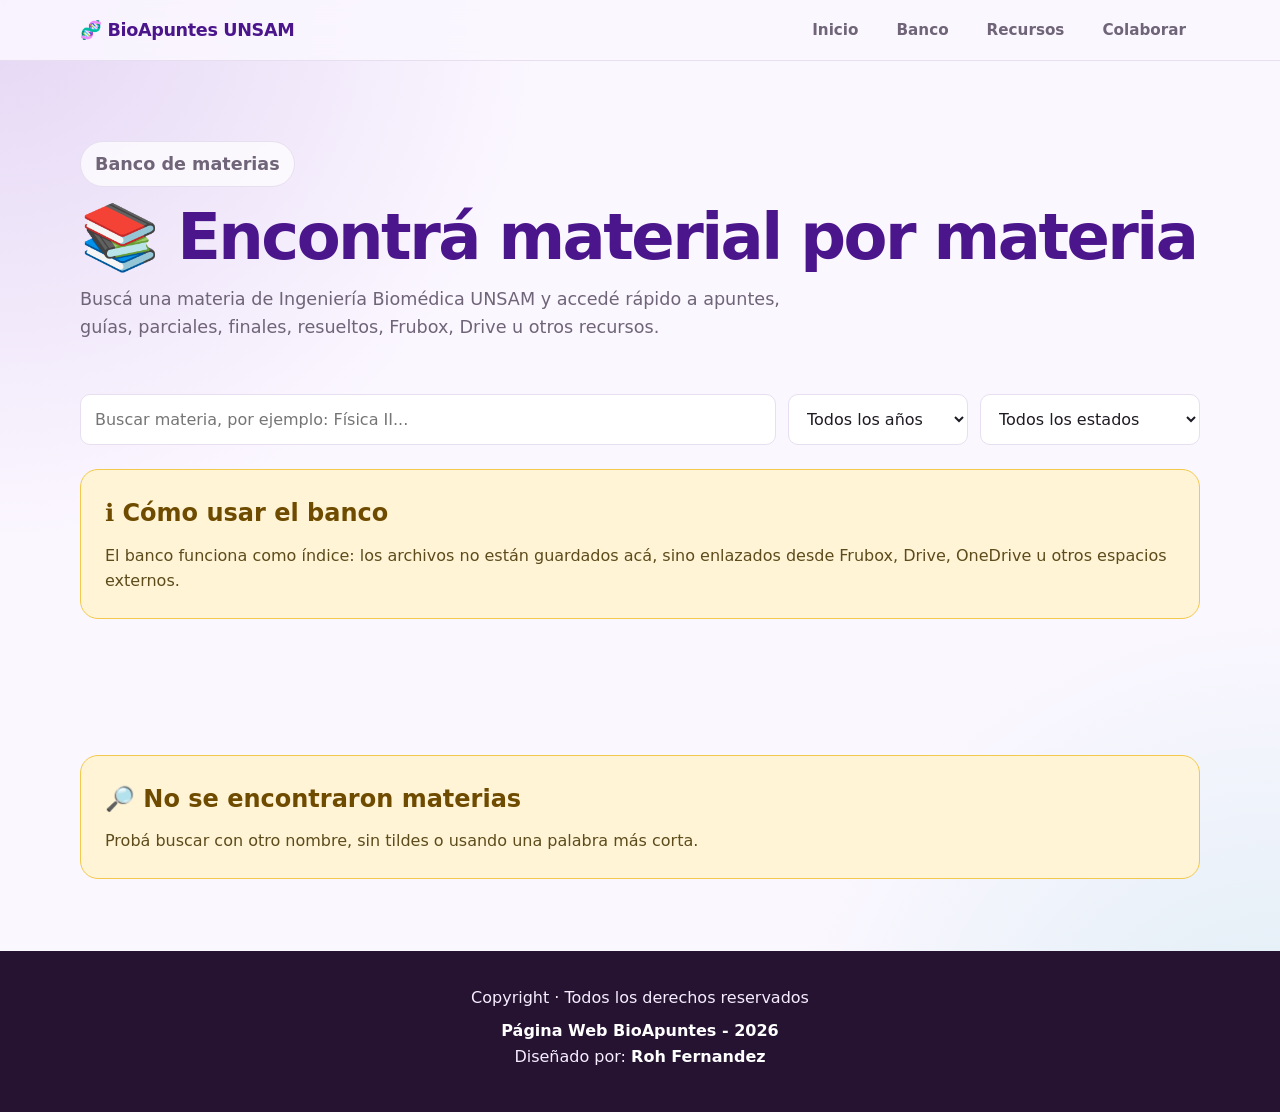
==== pages/banco.html @ 826456b7 "Update banco.html" ====
<!DOCTYPE html>
<html lang="es">
<head>
    <meta charset="UTF-8">
    <meta name="viewport" content="width=device-width, initial-scale=1.0">
    <title>Banco de materias | BioApuntes UNSAM</title>

    <link rel="icon" href="../BioGeeks-Logo.svg">
    <link rel="stylesheet" href="../styles/styles.css">
</head>

<body>

    <nav class="navbar">
        <div class="navbar-container">
            <a href="../index.html" class="logo">🧬 BioApuntes UNSAM</a>

            <ul class="nav-links">
                <li><a href="../index.html">Inicio</a></li>
                <li><a href="./banco.html">Banco</a></li>
                <li><a href="./recursos.html">Recursos</a></li>
                <li><a href="./colaborar.html">Colaborar</a></li>
            </ul>
        </div>
    </nav>

    <main>
        <section class="page-header">
            <p class="eyebrow">Banco de materias</p>

            <h1>📚 Encontrá material por materia</h1>

            <p>
                Buscá una materia de Ingeniería Biomédica UNSAM y accedé rápido
                a apuntes, guías, parciales, finales, resueltos, Frubox, Drive u otros recursos.
            </p>
        </section>

        <section class="filters">
            <input 
                type="text" 
                id="searchInput" 
                placeholder="Buscar materia, por ejemplo: Física II..."
            >

            <select id="yearFilter">
                <option value="">Todos los años</option>
                <option value="1">1° año</option>
                <option value="2">2° año</option>
                <option value="3">3° año</option>
                <option value="4">4° año</option>
                <option value="5">5° año</option>
                <option value="6">6° año</option>
            </select>

            <select id="statusFilter">
                <option value="">Todos los estados</option>
                <option value="✅">✅ Hay material</option>
                <option value="🟡">🟡 Revisar</option>
                <option value="🔴">🔴 Sin material</option>
                <option value="⚠️">⚠️ Dudoso</option>
            </select>
        </section>

        <section class="notice">
            <h2>ℹ️ Cómo usar el banco</h2>
            <p>
                El banco funciona como índice: los archivos no están guardados acá,
                sino enlazados desde Frubox, Drive, OneDrive u otros espacios externos.
            </p>
        </section>

        <section id="materiasContainer" class="materias-grid">
            <!-- Las materias se cargan desde data/materias.csv con JavaScript -->
        </section>

        <section id="emptyState" class="notice hidden">
            <h2>🔎 No se encontraron materias</h2>
            <p>
                Probá buscar con otro nombre, sin tildes o usando una palabra más corta.
            </p>
        </section>
    </main>

    <footer id="contacto">
        <div>
            <p>Copyright · Todos los derechos reservados</p>

            <div>
                <a href="../index.html">
                    <strong class="text-footer">Página Web BioApuntes - 2026</strong>
                </a>
            </div>

            <div class="git-hub">
                <p>
                    Diseñado por:
                    <a class="text-footer" href="https://github.com/ro-fer" target="_blank">
                        Roh Fernandez
                    </a>
                </p>
            </div>
        </div>
    </footer>

    <script src="../scripts/banco.js"></script>
</body>
</html>
---- styles/styles.css ----
/* ---------- Variables ---------- */
:root {
  --color-bg: #fbf7ff;
  --color-surface: #ffffff;
  --color-primary: #6f2dbd;
  --color-primary-dark: #4b168c;
  --color-primary-soft: #eadcff;
  --color-secondary: #00a6a6;
  --color-text: #1f1b24;
  --color-muted: #6f6478;
  --color-border: #e7dff0;
  --color-warning-bg: #fff4d6;
  --color-warning-border: #f2c94c;

  --radius-sm: 10px;
  --radius-md: 18px;
  --radius-lg: 28px;

  --shadow-soft: 0 10px 30px rgba(65, 29, 95, 0.10);
  --shadow-hover: 0 14px 38px rgba(65, 29, 95, 0.16);

  --max-width: 1120px;
}

/* ---------- Reset simple ---------- */
* {
  box-sizing: border-box;
  margin: 0;
  padding: 0;
}

html {
  scroll-behavior: smooth;
}

body {
  min-height: 100vh;
  font-family: system-ui, -apple-system, BlinkMacSystemFont, "Segoe UI", sans-serif;
  background:
    radial-gradient(circle at top left, rgba(111, 45, 189, 0.16), transparent 32%),
    radial-gradient(circle at bottom right, rgba(0, 166, 166, 0.12), transparent 30%),
    var(--color-bg);
  color: var(--color-text);
  line-height: 1.6;
}

a {
  color: inherit;
  text-decoration: none;
}

ul {
  list-style: none;
}

main {
  width: min(100% - 32px, var(--max-width));
  margin: 0 auto;
}

/* ---------- Navbar ---------- */
.navbar {
  position: sticky;
  top: 0;
  z-index: 100;
  background: rgba(251, 247, 255, 0.86);
  backdrop-filter: blur(14px);
  border-bottom: 1px solid var(--color-border);
}

.navbar-container {
  width: min(100% - 32px, var(--max-width));
  margin: 0 auto;
  padding: 16px 0;

  display: flex;
  justify-content: space-between;
  align-items: center;
  gap: 24px;
}

.logo {
  font-weight: 800;
  font-size: 1.1rem;
  letter-spacing: -0.02em;
  color: var(--color-primary-dark);
}

.nav-links {
  display: flex;
  align-items: center;
  gap: 10px;
}

.nav-links a {
  padding: 8px 14px;
  border-radius: 999px;
  color: var(--color-muted);
  font-weight: 650;
  font-size: 0.95rem;
  transition: 0.2s ease;
}

.nav-links a:hover {
  background: var(--color-primary-soft);
  color: var(--color-primary-dark);
}

/* ---------- Hero ---------- */
.hero {
  min-height: 70vh;
  padding: 88px 0 56px;

  display: flex;
  flex-direction: column;
  justify-content: center;
  align-items: flex-start;
}

.eyebrow {
  display: inline-flex;
  align-items: center;
  gap: 8px;

  margin-bottom: 18px;
  padding: 8px 14px;
  border: 1px solid var(--color-border);
  border-radius: 999px;

  background: rgba(255, 255, 255, 0.72);
  color: var(--color-primary-dark);
  font-weight: 750;
  font-size: 0.95rem;
}

.hero h1 {
  max-width: 850px;
  font-size: clamp(2.5rem, 7vw, 5.4rem);
  line-height: 0.98;
  letter-spacing: -0.065em;
  color: var(--color-text);
}

.hero-text {
  max-width: 720px;
  margin-top: 24px;
  font-size: clamp(1.05rem, 2vw, 1.3rem);
  color: var(--color-muted);
}

.hero-buttons {
  display: flex;
  flex-wrap: wrap;
  gap: 14px;
  margin-top: 34px;
}

/* ---------- Botones ---------- */
.btn {
  display: inline-flex;
  justify-content: center;
  align-items: center;

  min-height: 46px;
  padding: 12px 20px;
  border-radius: 999px;

  font-weight: 800;
  transition: 0.2s ease;
}

.btn-primary {
  background: var(--color-primary);
  color: #ffffff;
  box-shadow: var(--shadow-soft);
}

.btn-primary:hover {
  background: var(--color-primary-dark);
  transform: translateY(-2px);
  box-shadow: var(--shadow-hover);
}

.btn-secondary {
  background: var(--color-surface);
  color: var(--color-primary-dark);
  border: 1px solid var(--color-border);
}

.btn-secondary:hover {
  background: var(--color-primary-soft);
  transform: translateY(-2px);
}

/* ---------- Cards ---------- */
.cards-section {
  display: grid;
  grid-template-columns: repeat(3, 1fr);
  gap: 18px;
  padding: 24px 0 56px;
}

.card {
  background: rgba(255, 255, 255, 0.76);
  border: 1px solid var(--color-border);
  border-radius: var(--radius-md);
  padding: 24px;
  box-shadow: var(--shadow-soft);
  transition: 0.2s ease;
}

.card:hover {
  transform: translateY(-4px);
  box-shadow: var(--shadow-hover);
}

.card h2 {
  margin-bottom: 12px;
  font-size: 1.35rem;
  color: var(--color-primary-dark);
}

.card p {
  color: var(--color-muted);
}

/* ---------- Aviso ---------- */
.notice {
  margin: 0 0 72px;
  padding: 24px;
  border-radius: var(--radius-md);
  border: 1px solid var(--color-warning-border);
  background: var(--color-warning-bg);
}

.notice h2 {
  margin-bottom: 10px;
  color: #6f4b00;
}

.notice p {
  color: #5d4b1b;
}

/* ---------- Footer ---------- */
footer {
  margin-top: 60px;
  padding: 34px 16px;
  text-align: center;
  background: #251331;
  color: #f7edff;
}

footer a {
  color: #ffffff;
  font-weight: 800;
}

footer p {
  margin-bottom: 8px;
}

.text-footer {
  color: #ffffff;
}

/* ---------- Páginas internas ---------- */
.page-header {
  padding: 64px 0 28px;
}

.page-header h1 {
  font-size: clamp(2.2rem, 5vw, 4rem);
  line-height: 1;
  letter-spacing: -0.04em;
  color: var(--color-primary-dark);
}

.page-header p {
  max-width: 720px;
  margin-top: 16px;
  color: var(--color-muted);
  font-size: 1.1rem;
}

.cards-grid {
  display: grid;
  grid-template-columns: repeat(2, 1fr);
  gap: 18px;
  padding: 24px 0 60px;
}

.card ul {
  display: grid;
  gap: 10px;
  margin-top: 12px;
}

.card li {
  color: var(--color-muted);
}

.card li a {
  color: var(--color-primary-dark);
  font-weight: 750;
}

.card li a:hover {
  text-decoration: underline;
}

/* ---------- Banco de materias futuro ---------- */
.filters {
  display: grid;
  grid-template-columns: 1fr 180px 220px;
  gap: 12px;
  margin: 24px 0;
}

.filters input,
.filters select {
  width: 100%;
  padding: 12px 14px;
  border: 1px solid var(--color-border);
  border-radius: var(--radius-sm);
  background: var(--color-surface);
  color: var(--color-text);
  font: inherit;
}

.materias-grid {
  display: grid;
  grid-template-columns: repeat(3, 1fr);
  gap: 18px;
  padding-bottom: 64px;
}

.materia-card {
  background: var(--color-surface);
  border: 1px solid var(--color-border);
  border-radius: var(--radius-md);
  padding: 20px;
  box-shadow: var(--shadow-soft);
}

.materia-card h2 {
  margin-bottom: 12px;
  color: var(--color-primary-dark);
  font-size: 1.25rem;
}

.materia-card p {
  margin-bottom: 8px;
  color: var(--color-muted);
}

.materia-card .btn {
  margin-top: 12px;
}

/* ---------- Responsive ---------- */
@media (max-width: 850px) {
  .navbar-container {
    flex-direction: column;
    align-items: flex-start;
  }

  .nav-links {
    width: 100%;
    flex-wrap: wrap;
  }

  .hero {
    min-height: auto;
    padding: 64px 0 44px;
  }

  .cards-section,
  .cards-grid,
  .materias-grid {
    grid-template-columns: 1fr;
  }

  .filters {
    grid-template-columns: 1fr;
  }
}

@media (max-width: 520px) {
  main,
  .navbar-container {
    width: min(100% - 22px, var(--max-width));
  }

  .nav-links a {
    padding: 7px 10px;
    font-size: 0.9rem;
  }

  .hero h1 {
    font-size: 2.4rem;
  }

  .card,
  .notice {
    padding: 20px;
  }
}
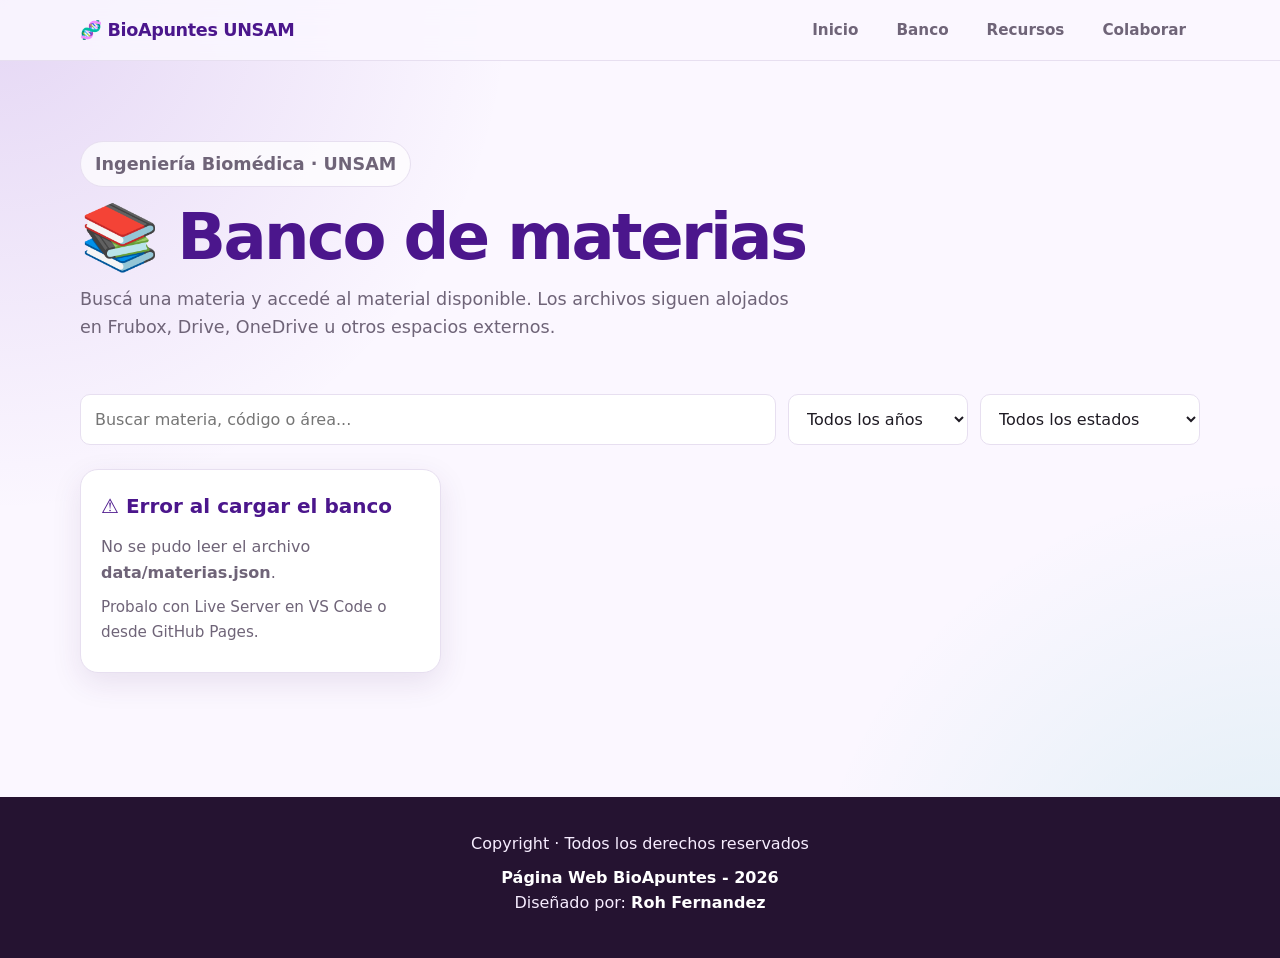
==== commit 91eb98dd: "Update banco.html" ====
--- a/pages/banco.html
+++ b/pages/banco.html
@@ -6,6 +6,8 @@
     <title>Banco de materias | BioApuntes UNSAM</title>
 
     <link rel="icon" href="../BioGeeks-Logo.svg">
+    <link rel="stylesheet" href="../styles/estilos.css?v=1.0">
+    <link rel="stylesheet" href="../styles/estilos-recursos.css">
     <link rel="stylesheet" href="../styles/styles.css">
 </head>
 
@@ -15,7 +17,7 @@
         <div class="navbar-container">
             <a href="../index.html" class="logo">🧬 BioApuntes UNSAM</a>
 
-            <ul class="nav-links">
+            <ul class="nav-links" id="nav-links">
                 <li><a href="../index.html">Inicio</a></li>
                 <li><a href="./banco.html">Banco</a></li>
                 <li><a href="./recursos.html">Recursos</a></li>
@@ -24,15 +26,14 @@
         </div>
     </nav>
 
-    <main>
+    <main class="page-main">
+
         <section class="page-header">
-            <p class="eyebrow">Banco de materias</p>
-
-            <h1>📚 Encontrá material por materia</h1>
-
+            <p class="eyebrow">Ingeniería Biomédica · UNSAM</p>
+            <h1>📚 Banco de materias</h1>
             <p>
-                Buscá una materia de Ingeniería Biomédica UNSAM y accedé rápido
-                a apuntes, guías, parciales, finales, resueltos, Frubox, Drive u otros recursos.
+                Buscá una materia y accedé al material disponible. Los archivos siguen alojados
+                en Frubox, Drive, OneDrive u otros espacios externos.
             </p>
         </section>
 
@@ -40,7 +41,7 @@
             <input 
                 type="text" 
                 id="searchInput" 
-                placeholder="Buscar materia, por ejemplo: Física II..."
+                placeholder="Buscar materia, código o área..."
             >
 
             <select id="yearFilter">
@@ -62,24 +63,13 @@
             </select>
         </section>
 
-        <section class="notice">
-            <h2>ℹ️ Cómo usar el banco</h2>
-            <p>
-                El banco funciona como índice: los archivos no están guardados acá,
-                sino enlazados desde Frubox, Drive, OneDrive u otros espacios externos.
-            </p>
+        <section id="materiasContainer" class="materias-grid">
+            <div class="empty-state">
+                <h2>Cargando materias...</h2>
+                <p>Un segundo, el banco está despertando 🧬</p>
+            </div>
         </section>
 
-        <section id="materiasContainer" class="materias-grid">
-            <!-- Las materias se cargan desde data/materias.csv con JavaScript -->
-        </section>
-
-        <section id="emptyState" class="notice hidden">
-            <h2>🔎 No se encontraron materias</h2>
-            <p>
-                Probá buscar con otro nombre, sin tildes o usando una palabra más corta.
-            </p>
-        </section>
     </main>
 
     <footer id="contacto">
--- a/styles/styles.css
+++ b/styles/styles.css
@@ -406,4 +406,171 @@
   .notice {
     padding: 20px;
   }
+}
+.hidden {
+  display: none;
+}
+
+.materia-meta {
+  display: flex;
+  flex-wrap: wrap;
+  gap: 8px;
+  margin: 12px 0;
+}
+
+.tag {
+  display: inline-flex;
+  align-items: center;
+  padding: 5px 10px;
+  border-radius: 999px;
+  background: var(--color-primary-soft);
+  color: var(--color-primary-dark);
+  font-size: 0.85rem;
+  font-weight: 750;
+}
+
+.estado {
+  margin: 12px 0;
+  font-weight: 800;
+}
+
+.que-hay {
+  margin-top: 10px;
+}
+
+.comentario {
+  margin-top: 10px;
+  font-size: 0.95rem;
+  color: var(--color-muted);
+}
+/* ---------- Página detalle de materia ---------- */
+
+.materia-detail-card {
+  margin: 12px 0 28px;
+  padding: 28px;
+  border-radius: var(--radius-lg);
+  background:
+    linear-gradient(135deg, rgba(111, 45, 189, 0.14), rgba(0, 166, 166, 0.10)),
+    var(--color-surface);
+  border: 1px solid var(--color-border);
+  box-shadow: var(--shadow-soft);
+}
+
+.materia-detail-card h2 {
+  margin-bottom: 8px;
+  color: var(--color-primary-dark);
+  font-size: clamp(1.6rem, 3vw, 2.4rem);
+}
+
+.detail-layout {
+  display: grid;
+  grid-template-columns: minmax(0, 1fr) 320px;
+  gap: 22px;
+  align-items: start;
+  margin-bottom: 60px;
+}
+
+.detail-main {
+  display: grid;
+  gap: 22px;
+}
+
+.detail-section,
+.detail-aside {
+  padding: 24px;
+  border-radius: var(--radius-md);
+  background: rgba(255, 255, 255, 0.78);
+  border: 1px solid var(--color-border);
+  box-shadow: var(--shadow-soft);
+}
+
+.detail-section h2,
+.detail-aside h2 {
+  margin-bottom: 16px;
+  color: var(--color-primary-dark);
+}
+
+.detail-aside {
+  position: sticky;
+  top: 92px;
+}
+
+.pretty-list {
+  display: grid;
+  gap: 10px;
+  list-style: none;
+}
+
+.pretty-list li {
+  padding: 12px 14px;
+  border-radius: var(--radius-sm);
+  background: var(--color-primary-soft);
+  color: var(--color-primary-dark);
+  font-weight: 700;
+}
+
+.links-grid {
+  display: grid;
+  grid-template-columns: repeat(2, 1fr);
+  gap: 14px;
+}
+
+.link-card {
+  padding: 18px;
+  border-radius: var(--radius-md);
+  border: 1px solid var(--color-border);
+  background: var(--color-surface);
+}
+
+.link-card h3 {
+  margin-bottom: 8px;
+  color: var(--color-primary-dark);
+}
+
+.link-card p {
+  margin-bottom: 14px;
+  color: var(--color-muted);
+}
+
+.datos-lista {
+  display: grid;
+  gap: 10px;
+  margin-bottom: 18px;
+}
+
+.datos-lista p {
+  padding-bottom: 10px;
+  border-bottom: 1px solid var(--color-border);
+  color: var(--color-muted);
+}
+
+.datos-lista strong {
+  color: var(--color-text);
+}
+
+.embed-container {
+  margin-top: 16px;
+  overflow: hidden;
+  border-radius: var(--radius-md);
+  border: 1px solid var(--color-border);
+  background: var(--color-surface);
+}
+
+.embed-container iframe {
+  display: block;
+  width: 100%;
+}
+
+@media (max-width: 900px) {
+  .detail-layout {
+    grid-template-columns: 1fr;
+  }
+
+  .detail-aside {
+    position: static;
+  }
+
+  .links-grid {
+    grid-template-columns: 1fr;
+  }
 }
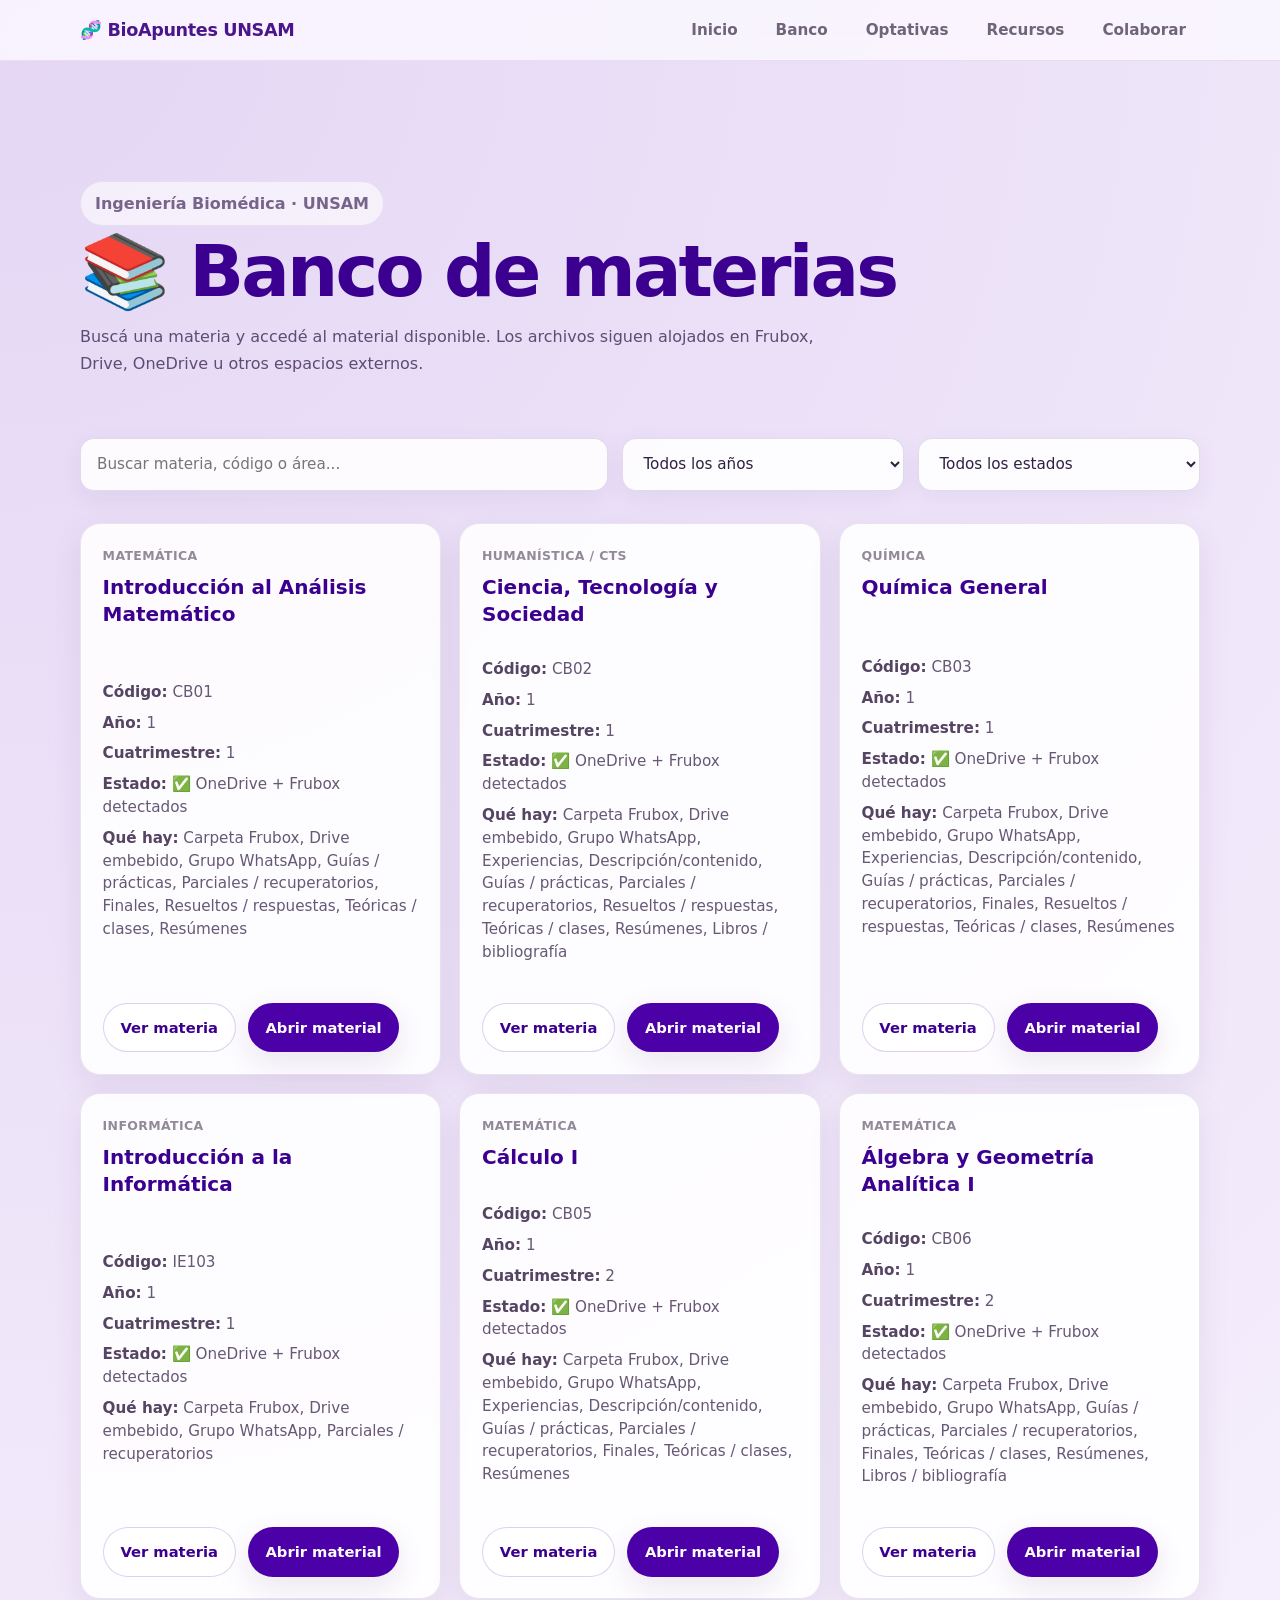
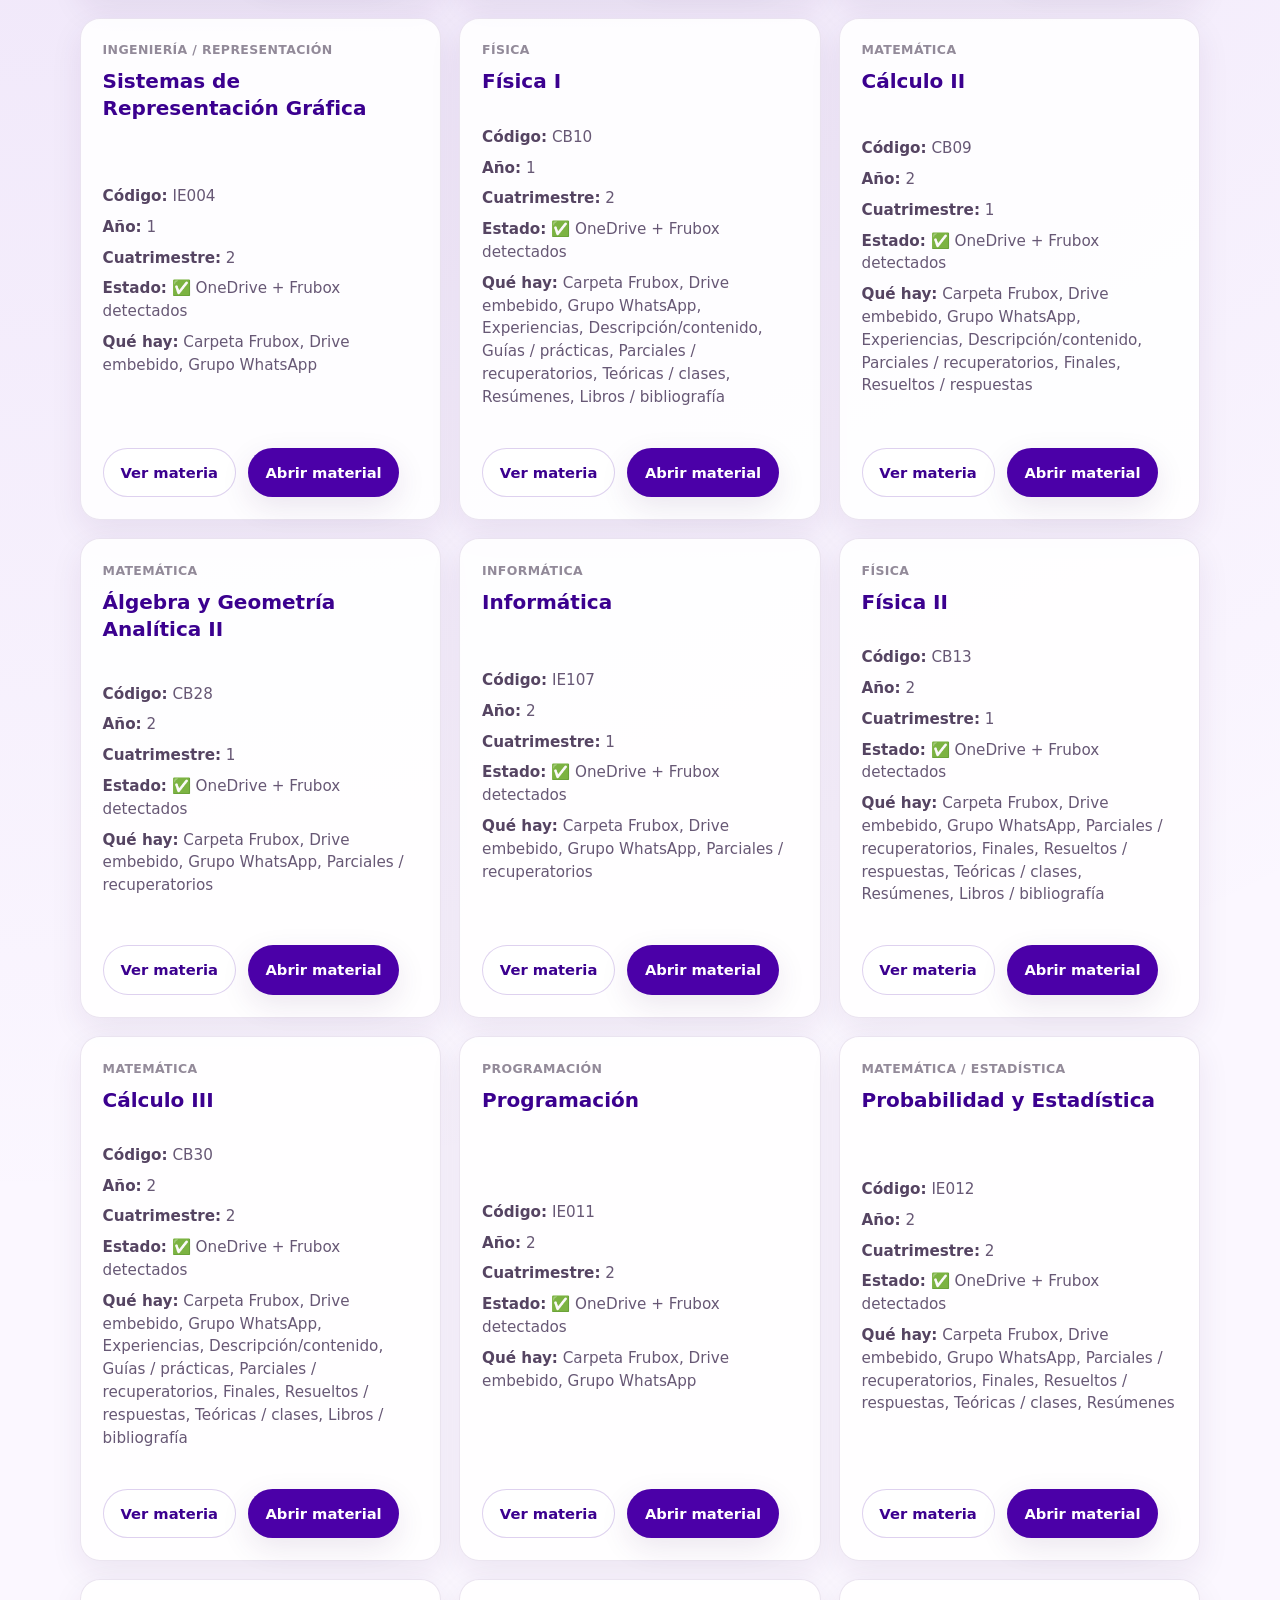
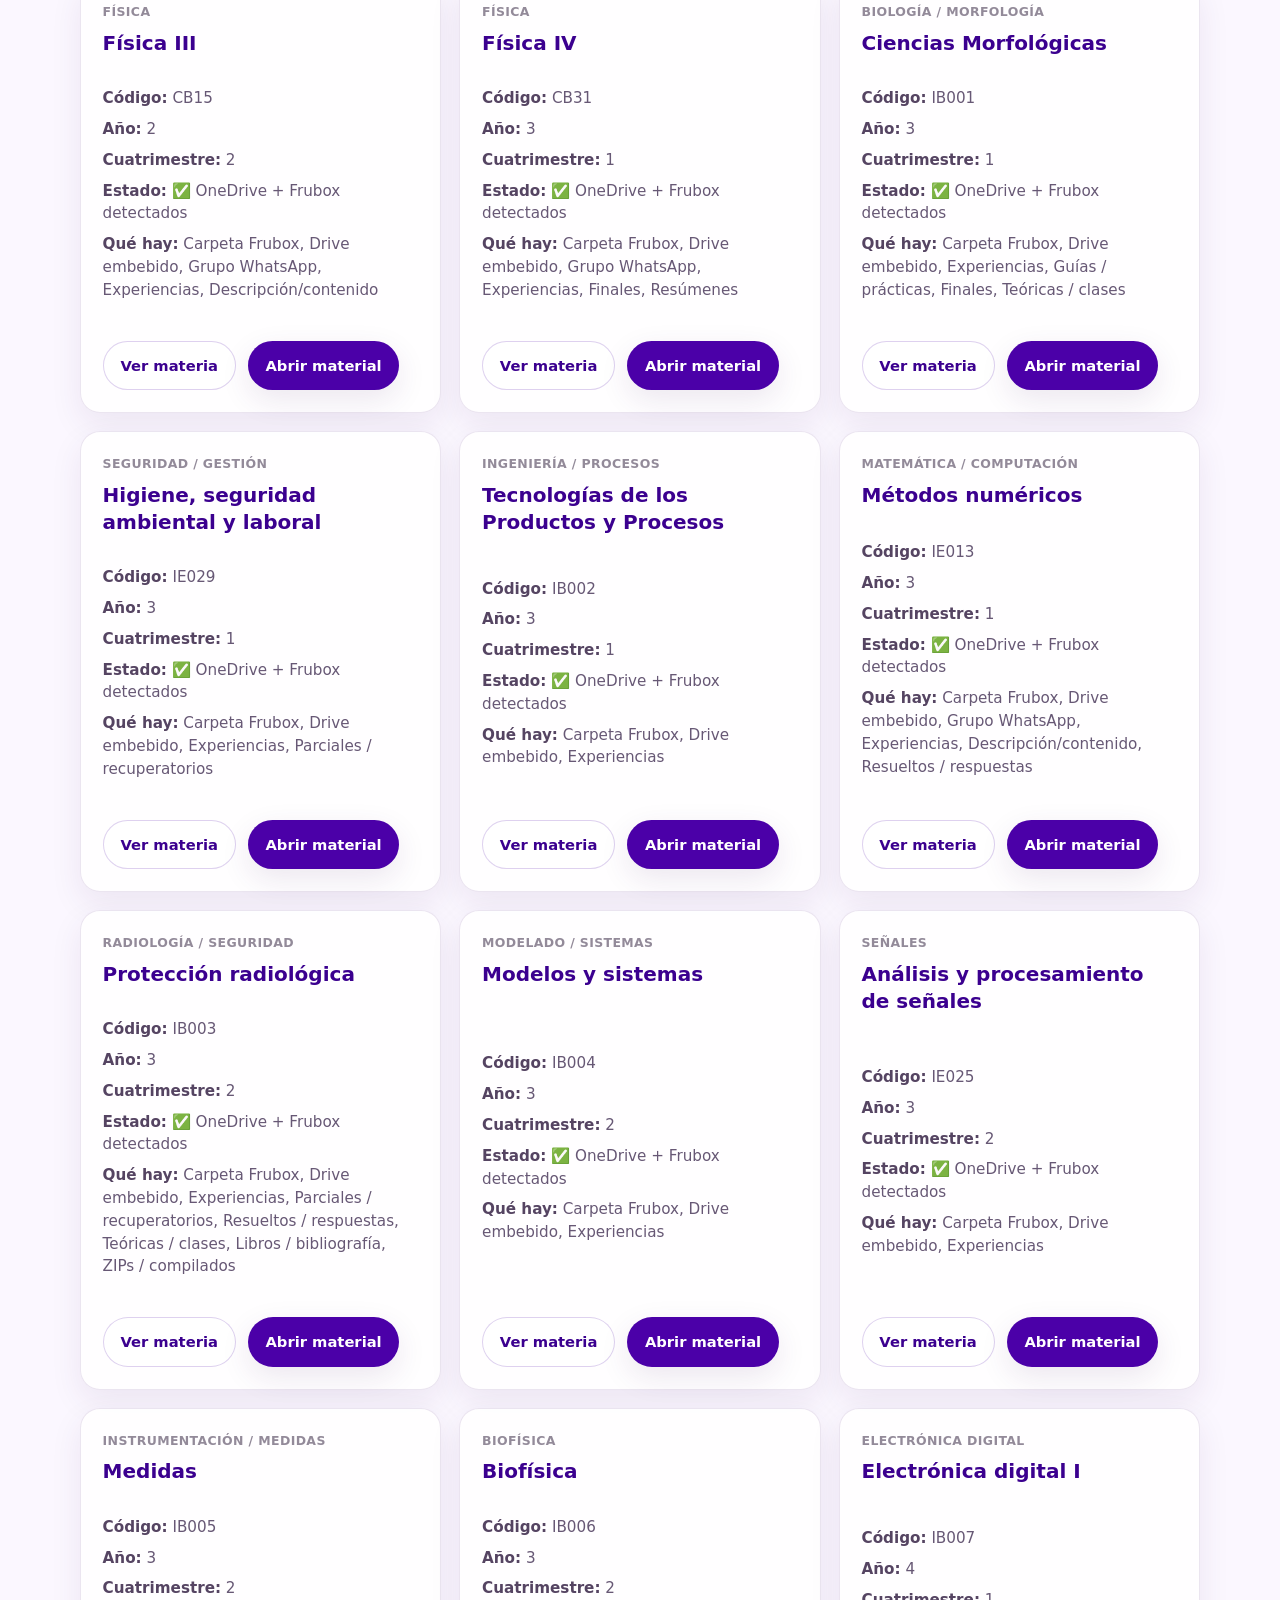
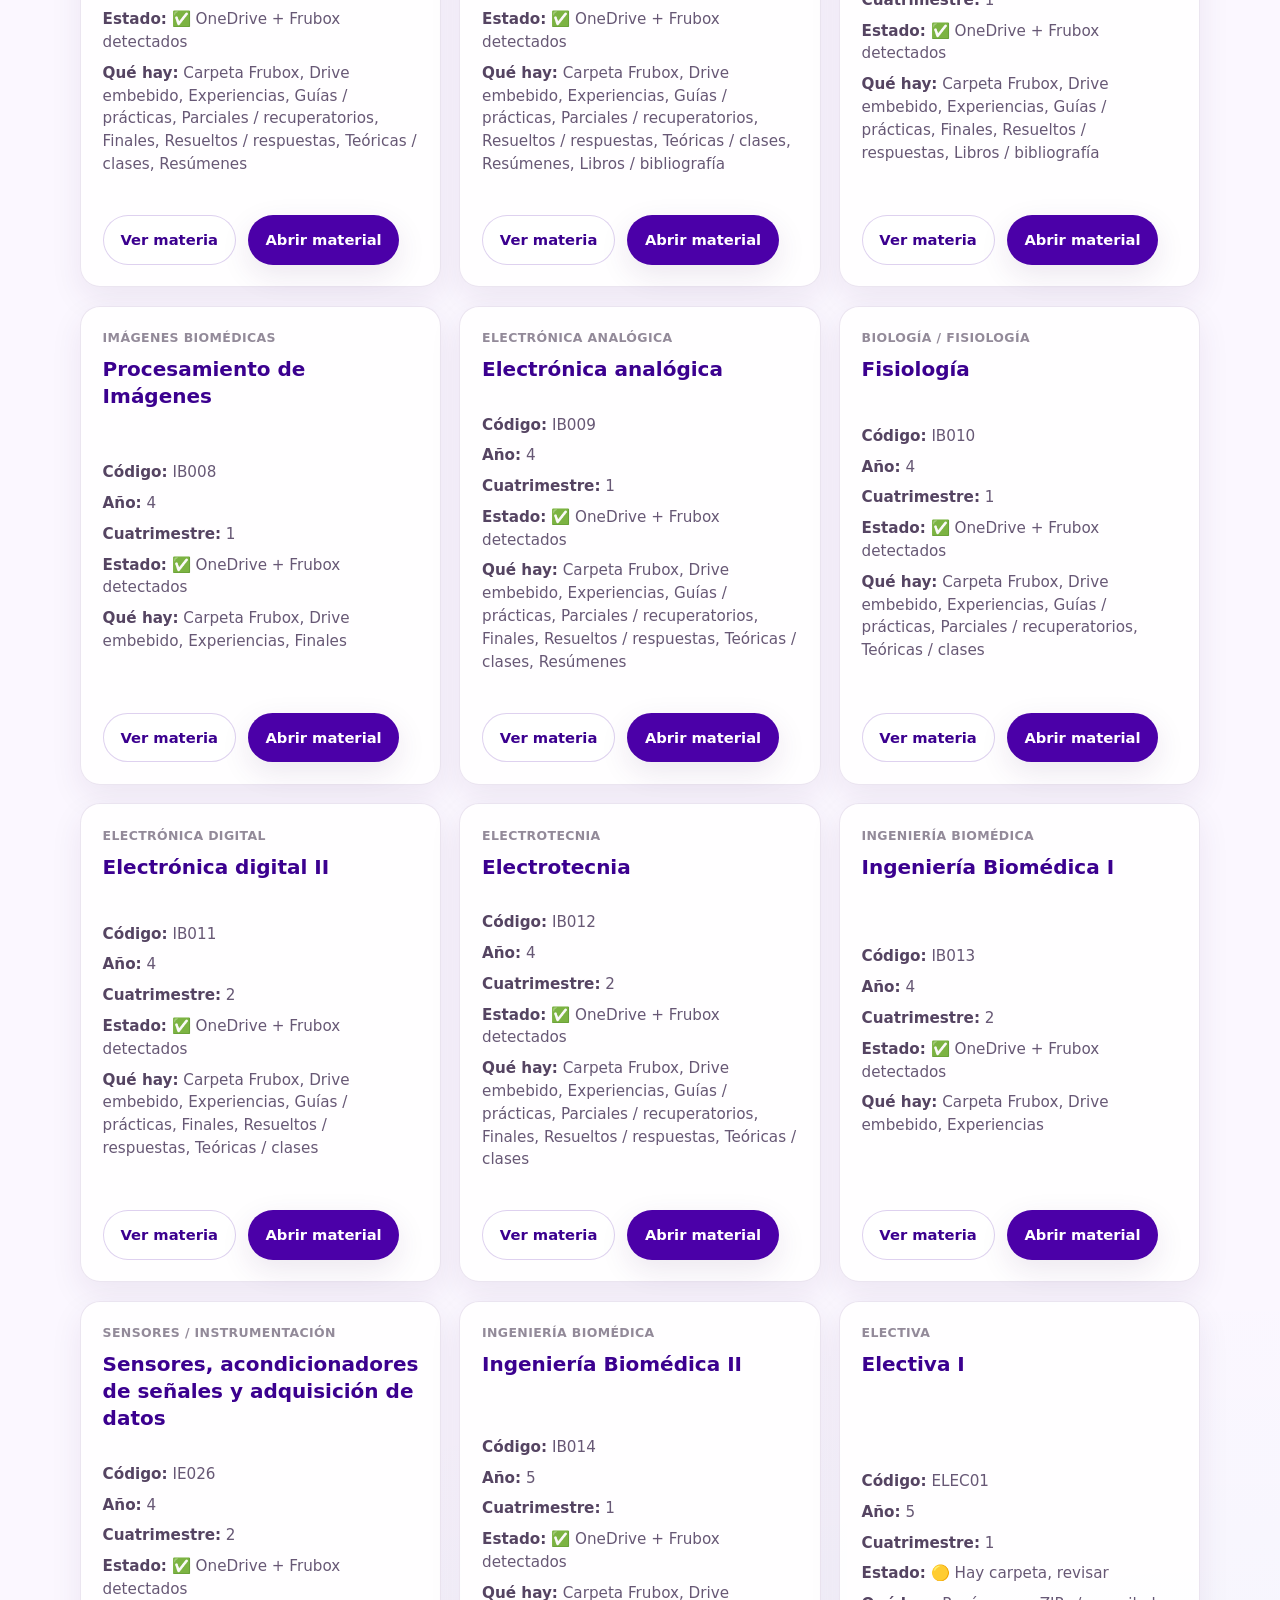
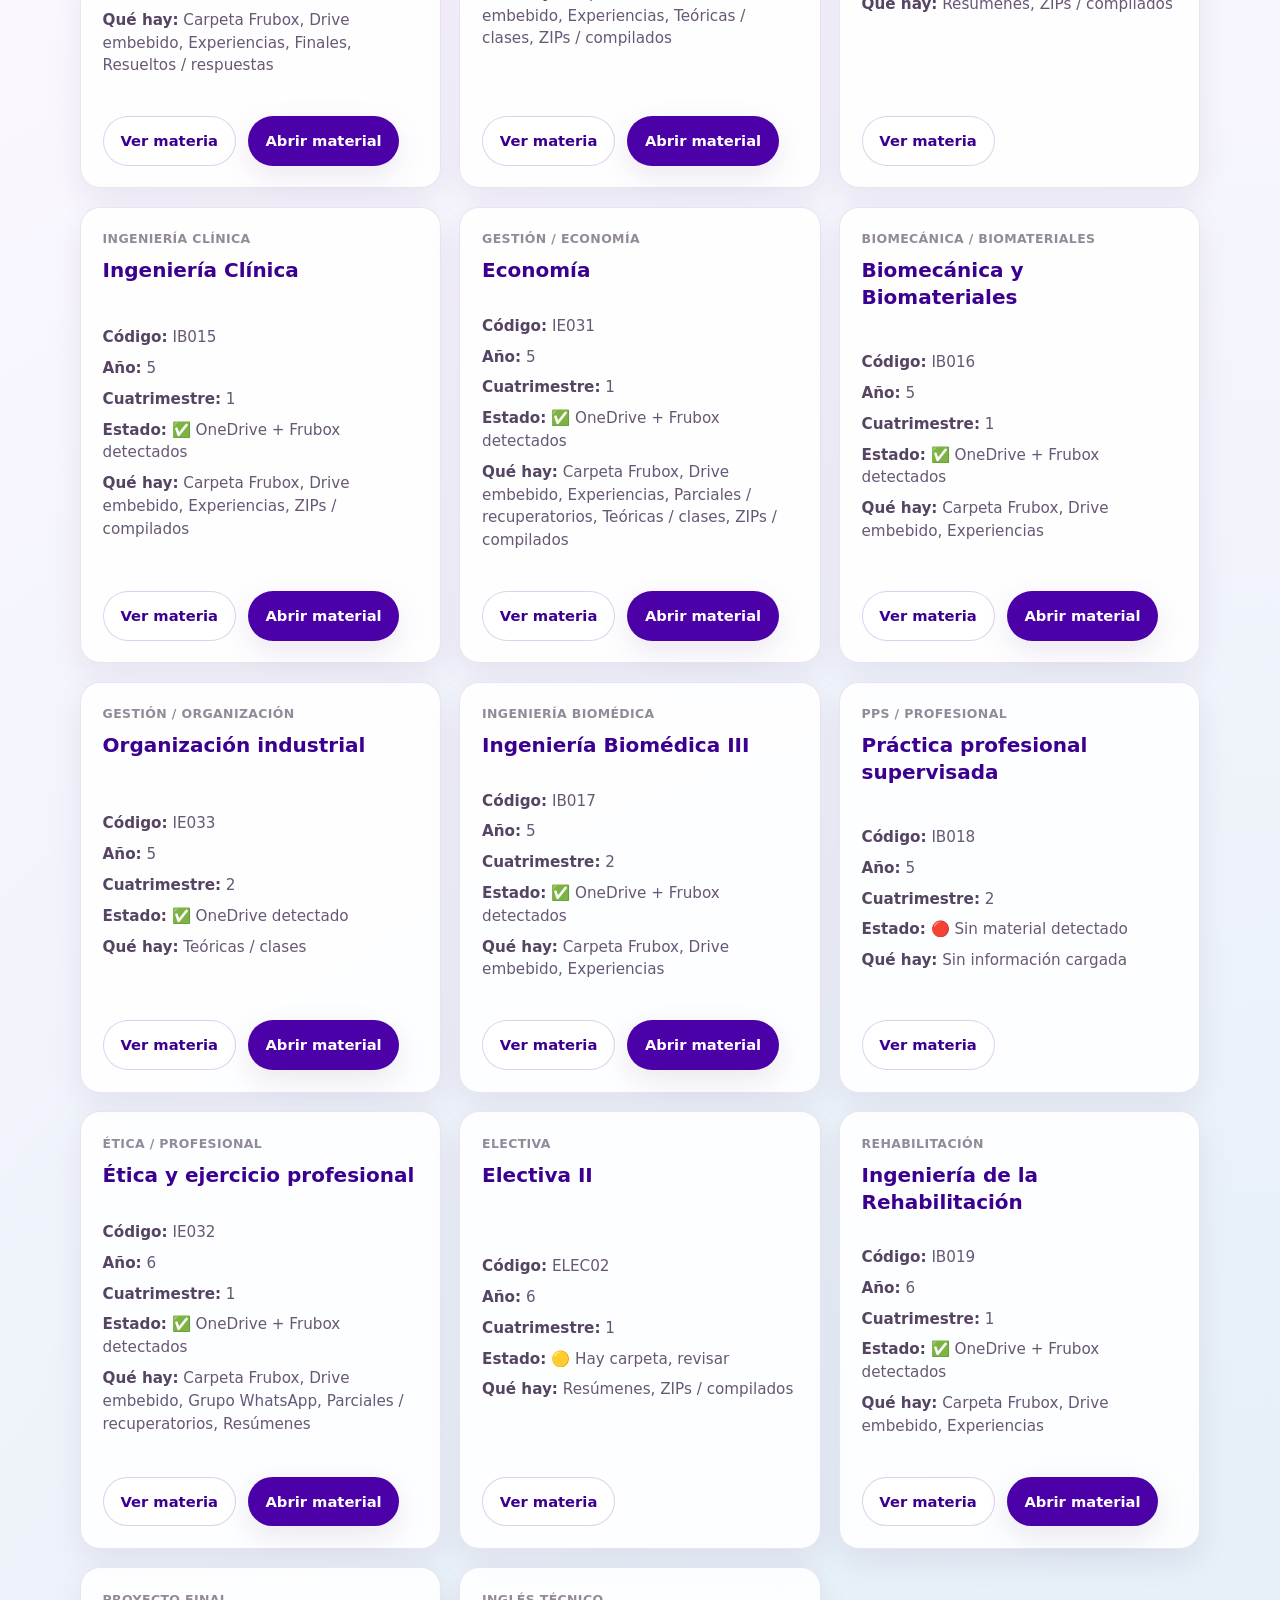
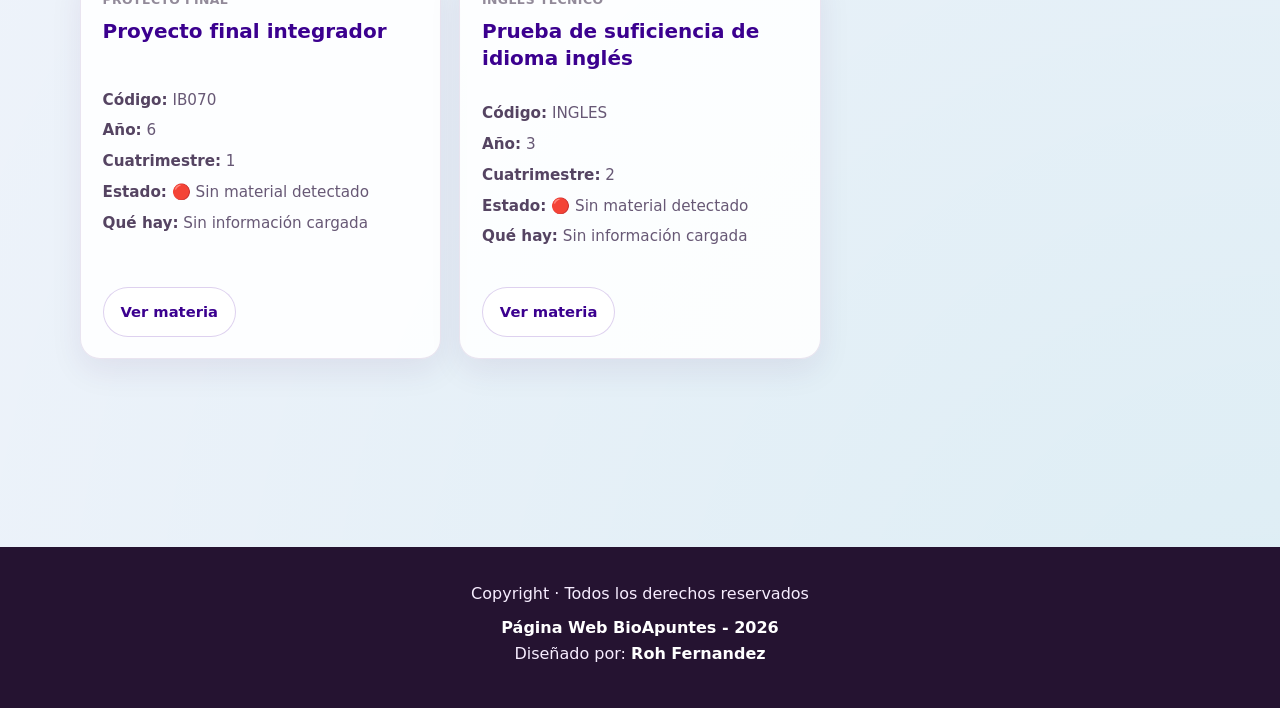
==== commit a53a9d28: "Update banco.html" ====
--- a/pages/banco.html
+++ b/pages/banco.html
@@ -4,11 +4,8 @@
     <meta charset="UTF-8">
     <meta name="viewport" content="width=device-width, initial-scale=1.0">
     <title>Banco de materias | BioApuntes UNSAM</title>
-
-    <link rel="icon" href="../BioGeeks-Logo.svg">
-    <link rel="stylesheet" href="../styles/estilos.css?v=1.0">
-    <link rel="stylesheet" href="../styles/estilos-recursos.css">
     <link rel="stylesheet" href="../styles/styles.css">
+    <link rel="stylesheet" href="../styles/bioapuntes-ajustes.css">
 </head>
 
 <body>
@@ -20,6 +17,7 @@
             <ul class="nav-links" id="nav-links">
                 <li><a href="../index.html">Inicio</a></li>
                 <li><a href="./banco.html">Banco</a></li>
+                <li><a href="./optativas.html">Optativas</a></li>
                 <li><a href="./recursos.html">Recursos</a></li>
                 <li><a href="./colaborar.html">Colaborar</a></li>
             </ul>
--- a/styles/styles.css
+++ b/styles/styles.css
@@ -573,4 +573,444 @@
   .links-grid {
     grid-template-columns: 1fr;
   }
+}
+.page-main,
+.materia-page {
+    width: min(1100px, 92%);
+    margin: 0 auto;
+    padding: 3rem 0;
+}
+
+.page-header {
+    margin-bottom: 2rem;
+}
+
+.page-header h1 {
+    margin-bottom: 1rem;
+}
+
+.eyebrow {
+    font-weight: 700;
+    opacity: 0.8;
+    margin-bottom: 0.5rem;
+}
+
+.filters {
+    display: flex;
+    flex-wrap: wrap;
+    gap: 1rem;
+    margin-bottom: 2rem;
+}
+
+.filters input,
+.filters select {
+    padding: 0.85rem 1rem;
+    border-radius: 12px;
+    border: 1px solid rgba(255, 255, 255, 0.2);
+    min-width: 220px;
+}
+
+.materias-grid {
+    display: grid;
+    grid-template-columns: repeat(auto-fit, minmax(280px, 1fr));
+    gap: 1rem;
+}
+
+.materia-card {
+    display: flex;
+    flex-direction: column;
+    justify-content: space-between;
+}
+
+.materia-card-header h2 {
+    margin-top: 0.25rem;
+}
+
+.materia-area {
+    font-size: 0.9rem;
+    font-weight: 700;
+    opacity: 0.75;
+}
+
+.materia-card-info p {
+    margin: 0.5rem 0;
+}
+
+.card-buttons {
+    display: flex;
+    flex-wrap: wrap;
+    gap: 0.75rem;
+    margin-top: 1rem;
+}
+
+.no-link {
+    opacity: 0.7;
+    font-style: italic;
+}
+
+.empty-state {
+    grid-column: 1 / -1;
+    padding: 2rem;
+    text-align: center;
+}
+
+.back-link {
+    display: inline-block;
+    margin-bottom: 1rem;
+    text-decoration: none;
+    font-weight: 700;
+}
+
+.materia-meta {
+    display: flex;
+    flex-wrap: wrap;
+    gap: 0.75rem;
+    margin-top: 1rem;
+}
+
+.materia-meta span {
+    padding: 0.45rem 0.75rem;
+    border-radius: 999px;
+    background: rgba(255, 255, 255, 0.08);
+    font-size: 0.9rem;
+}
+
+.materia-layout {
+    display: grid;
+    grid-template-columns: 1fr;
+    gap: 1.5rem;
+    margin-top: 2rem;
+}
+
+.materia-info-card p {
+    margin: 0.75rem 0;
+}
+
+.links-list {
+    display: flex;
+    flex-wrap: wrap;
+    gap: 0.75rem;
+}
+
+.contenidos-minimos ul {
+    padding-left: 1.25rem;
+}
+
+.contenidos-minimos li {
+    margin-bottom: 0.75rem;
+    line-height: 1.6;
+}
+
+.empty-text {
+    opacity: 0.75;
+    font-style: italic;
+}
+.materia-page {
+    width: min(1100px, 92%);
+    margin: 0 auto;
+    padding: 3rem 0;
+}
+
+.back-link {
+    display: inline-block;
+    margin-bottom: 1rem;
+    text-decoration: none;
+    font-weight: 700;
+}
+
+.materia-meta {
+    display: flex;
+    flex-wrap: wrap;
+    gap: 0.75rem;
+    margin-top: 1rem;
+}
+
+.materia-meta span {
+    padding: 0.45rem 0.75rem;
+    border-radius: 999px;
+    background: rgba(255, 255, 255, 0.08);
+    font-size: 0.9rem;
+}
+
+.materia-layout {
+    display: grid;
+    grid-template-columns: 1fr;
+    gap: 1.5rem;
+    margin-top: 2rem;
+}
+
+.materia-info-card p {
+    margin: 0.75rem 0;
+}
+
+.links-list {
+    display: flex;
+    flex-wrap: wrap;
+    gap: 0.75rem;
+}
+
+.contenidos-minimos ul {
+    padding-left: 1.25rem;
+}
+
+.contenidos-minimos li {
+    margin-bottom: 0.75rem;
+    line-height: 1.6;
+}
+
+.empty-text {
+    opacity: 0.75;
+    font-style: italic;
+}
+.contenidos-bloques {
+    display: flex;
+    flex-direction: column;
+    gap: 1.25rem;
+}
+
+.contenido-bloque {
+    padding-bottom: 1rem;
+    border-bottom: 1px solid rgba(59, 0, 143, 0.12);
+}
+
+.contenido-bloque:last-child {
+    border-bottom: none;
+    padding-bottom: 0;
+}
+
+.contenido-bloque h3 {
+    margin-bottom: 0.35rem;
+    font-size: 1rem;
+    color: #3b008f;
+}
+
+.contenido-bloque p {
+    margin: 0;
+    line-height: 1.7;
+}
+/* =========================
+   Banco de materias - ajuste visual
+   ========================= */
+
+.page-main {
+    width: min(1120px, 92%);
+    margin: 0 auto;
+    padding: 2.5rem 0 4rem;
+}
+
+.page-header {
+    margin-bottom: 2rem;
+}
+
+.page-header h1 {
+    font-size: clamp(2.4rem, 6vw, 4.5rem);
+    line-height: 1;
+    margin: 0 0 1rem;
+    color: #3b008f;
+}
+
+.page-header p {
+    max-width: 760px;
+    font-size: 1rem;
+    line-height: 1.7;
+    color: #5f4b73;
+}
+
+/* Filtros */
+
+.filters {
+    display: grid;
+    grid-template-columns: 1.5fr 0.8fr 0.8fr;
+    gap: 0.9rem;
+    margin: 2rem 0;
+}
+
+.filters input,
+.filters select {
+    width: 100%;
+    min-width: 0;
+    padding: 0.85rem 1rem;
+    border-radius: 14px;
+    border: 1px solid rgba(88, 45, 130, 0.16);
+    background: rgba(255, 255, 255, 0.88);
+    color: #2f2140;
+    font-size: 0.95rem;
+    outline: none;
+    box-shadow: 0 8px 24px rgba(73, 31, 111, 0.06);
+}
+
+.filters input:focus,
+.filters select:focus {
+    border-color: #5a19b8;
+    box-shadow: 0 0 0 3px rgba(90, 25, 184, 0.12);
+}
+
+/* Grid de materias */
+
+.materias-grid {
+    display: grid;
+    grid-template-columns: repeat(3, minmax(0, 1fr));
+    gap: 1.15rem;
+}
+
+/* Card */
+
+.materia-card {
+    min-height: 280px;
+    padding: 1.35rem;
+    border-radius: 20px;
+    background: rgba(255, 255, 255, 0.88);
+    border: 1px solid rgba(88, 45, 130, 0.12);
+    box-shadow: 0 12px 32px rgba(58, 20, 91, 0.08);
+    display: flex;
+    flex-direction: column;
+    justify-content: space-between;
+    transition: transform 0.18s ease, box-shadow 0.18s ease;
+}
+
+.materia-card:hover {
+    transform: translateY(-3px);
+    box-shadow: 0 18px 42px rgba(58, 20, 91, 0.13);
+}
+
+.materia-card-header {
+    margin-bottom: 1rem;
+}
+
+.materia-area {
+    margin: 0 0 0.45rem;
+    font-size: 0.78rem;
+    font-weight: 800;
+    letter-spacing: 0.03em;
+    text-transform: uppercase;
+    color: #8c7a9e;
+}
+
+.materia-card h2 {
+    margin: 0;
+    font-size: 1.25rem;
+    line-height: 1.35;
+    color: #3b008f;
+}
+
+.materia-card-info {
+    margin-top: 0.4rem;
+}
+
+.materia-card-info p {
+    margin: 0.42rem 0;
+    color: #675875;
+    font-size: 0.93rem;
+    line-height: 1.45;
+}
+
+.materia-card-info strong {
+    color: #554462;
+}
+
+/* Botones dentro de cards */
+
+.card-buttons {
+    display: flex;
+    align-items: center;
+    gap: 0.75rem;
+    margin-top: 1.2rem;
+}
+
+.card-buttons .btn,
+.card-buttons a {
+    text-decoration: none;
+}
+
+.btn {
+    display: inline-flex;
+    align-items: center;
+    justify-content: center;
+    padding: 0.75rem 1.05rem;
+    border-radius: 999px;
+    font-size: 0.92rem;
+    font-weight: 800;
+    border: 1px solid transparent;
+    cursor: pointer;
+}
+
+.btn-primary {
+    background: #4b00a8;
+    color: #ffffff;
+}
+
+.btn-primary:hover {
+    background: #36007a;
+}
+
+.btn-secondary {
+    background: #ffffff;
+    color: #3b008f;
+    border-color: rgba(75, 0, 168, 0.18);
+}
+
+.btn-secondary:hover {
+    background: #f4edff;
+}
+
+.no-link {
+    font-size: 0.85rem;
+    color: #8a7c96;
+    font-style: italic;
+}
+
+/* Estado vacío */
+
+.empty-state {
+    grid-column: 1 / -1;
+    padding: 2rem;
+    border-radius: 20px;
+    text-align: center;
+    background: rgba(255, 255, 255, 0.8);
+    color: #5f4b73;
+}
+
+/* Responsive */
+
+@media (max-width: 950px) {
+    .materias-grid {
+        grid-template-columns: repeat(2, minmax(0, 1fr));
+    }
+
+    .filters {
+        grid-template-columns: 1fr;
+    }
+}
+
+@media (max-width: 620px) {
+    .page-main {
+        width: min(94%, 100%);
+        padding-top: 2rem;
+    }
+
+    .page-header h1 {
+        font-size: 2.4rem;
+    }
+
+    .materias-grid {
+        grid-template-columns: 1fr;
+    }
+
+    .materia-card {
+        min-height: auto;
+    }
+
+    .card-buttons {
+        flex-direction: column;
+        align-items: stretch;
+    }
+
+    .card-buttons .btn,
+    .card-buttons a {
+        width: 100%;
+    }
+
+    .no-link {
+        text-align: center;
+    }
 }
--- a/styles/bioapuntes-ajustes.css
+++ b/styles/bioapuntes-ajustes.css
@@ -0,0 +1,289 @@
+/* =========================
+   BioApuntes: ajustes finales
+   ========================= */
+
+.page-main,
+.materia-page {
+    width: min(1120px, 92%);
+    margin: 0 auto;
+    padding: 2.5rem 0 4rem;
+}
+
+.page-header {
+    margin-bottom: 2rem;
+}
+
+.page-header h1 {
+    font-size: clamp(2.4rem, 6vw, 4.5rem);
+    line-height: 1;
+    margin: 0 0 1rem;
+    color: #3b008f;
+}
+
+.page-header p {
+    max-width: 760px;
+    font-size: 1rem;
+    line-height: 1.7;
+    color: #5f4b73;
+}
+
+.eyebrow {
+    font-weight: 800;
+    opacity: 0.82;
+    margin-bottom: 0.55rem;
+}
+
+/* Filtros del banco */
+.filters {
+    display: grid;
+    grid-template-columns: 1.5fr 0.8fr 0.8fr;
+    gap: 0.9rem;
+    margin: 2rem 0;
+}
+
+.filters input,
+.filters select {
+    width: 100%;
+    min-width: 0;
+    padding: 0.85rem 1rem;
+    border-radius: 14px;
+    border: 1px solid rgba(88, 45, 130, 0.16);
+    background: rgba(255, 255, 255, 0.88);
+    color: #2f2140;
+    font-size: 0.95rem;
+    outline: none;
+    box-shadow: 0 8px 24px rgba(73, 31, 111, 0.06);
+}
+
+.filters input:focus,
+.filters select:focus {
+    border-color: #5a19b8;
+    box-shadow: 0 0 0 3px rgba(90, 25, 184, 0.12);
+}
+
+/* Banco */
+.materias-grid {
+    display: grid;
+    grid-template-columns: repeat(3, minmax(0, 1fr));
+    gap: 1.15rem;
+}
+
+.materia-card {
+    min-height: 280px;
+    padding: 1.35rem;
+    border-radius: 20px;
+    background: rgba(255, 255, 255, 0.88);
+    border: 1px solid rgba(88, 45, 130, 0.12);
+    box-shadow: 0 12px 32px rgba(58, 20, 91, 0.08);
+    display: flex;
+    flex-direction: column;
+    justify-content: space-between;
+    transition: transform 0.18s ease, box-shadow 0.18s ease;
+}
+
+.materia-card:hover {
+    transform: translateY(-3px);
+    box-shadow: 0 18px 42px rgba(58, 20, 91, 0.13);
+}
+
+.materia-card-header {
+    margin-bottom: 1rem;
+}
+
+.materia-area {
+    margin: 0 0 0.45rem;
+    font-size: 0.78rem;
+    font-weight: 800;
+    letter-spacing: 0.03em;
+    text-transform: uppercase;
+    color: #8c7a9e;
+}
+
+.materia-card h2 {
+    margin: 0;
+    font-size: 1.25rem;
+    line-height: 1.35;
+    color: #3b008f;
+}
+
+.materia-card-info p,
+.materia-info-card p {
+    margin: 0.5rem 0;
+    color: #675875;
+    font-size: 0.95rem;
+    line-height: 1.5;
+}
+
+.materia-card-info strong,
+.materia-info-card strong {
+    color: #554462;
+}
+
+.card-buttons,
+.links-list {
+    display: flex;
+    align-items: center;
+    flex-wrap: wrap;
+    gap: 0.75rem;
+    margin-top: 1.2rem;
+}
+
+.btn {
+    display: inline-flex;
+    align-items: center;
+    justify-content: center;
+    padding: 0.75rem 1.05rem;
+    border-radius: 999px;
+    font-size: 0.92rem;
+    font-weight: 800;
+    border: 1px solid transparent;
+    cursor: pointer;
+    text-decoration: none;
+}
+
+.btn-primary {
+    background: #4b00a8;
+    color: #ffffff;
+}
+
+.btn-primary:hover {
+    background: #36007a;
+}
+
+.btn-secondary {
+    background: #ffffff;
+    color: #3b008f;
+    border-color: rgba(75, 0, 168, 0.18);
+}
+
+.btn-secondary:hover {
+    background: #f4edff;
+}
+
+.empty-state {
+    grid-column: 1 / -1;
+    padding: 2rem;
+    border-radius: 20px;
+    text-align: center;
+    background: rgba(255, 255, 255, 0.8);
+    color: #5f4b73;
+}
+
+/* Página de materia */
+.back-link {
+    display: inline-block;
+    margin-bottom: 1rem;
+    text-decoration: none;
+    font-weight: 800;
+    color: #3b008f;
+}
+
+.materia-meta {
+    display: flex;
+    flex-wrap: wrap;
+    gap: 0.75rem;
+    margin-top: 1rem;
+}
+
+.materia-meta span {
+    padding: 0.45rem 0.75rem;
+    border-radius: 999px;
+    background: rgba(75, 0, 168, 0.08);
+    color: #3b008f;
+    font-size: 0.9rem;
+    font-weight: 700;
+}
+
+.materia-layout {
+    display: grid;
+    grid-template-columns: 1fr;
+    gap: 1.5rem;
+    margin-top: 2rem;
+}
+
+.materia-layout .card {
+    padding: 1.45rem;
+    border-radius: 20px;
+    background: rgba(255, 255, 255, 0.88);
+    border: 1px solid rgba(88, 45, 130, 0.12);
+    box-shadow: 0 12px 32px rgba(58, 20, 91, 0.08);
+}
+
+.materia-layout .card h2 {
+    margin-top: 0;
+    color: #3b008f;
+}
+
+.contenidos-bloques {
+    display: flex;
+    flex-direction: column;
+    gap: 1.25rem;
+}
+
+.contenido-bloque {
+    padding-bottom: 1rem;
+    border-bottom: 1px solid rgba(59, 0, 143, 0.12);
+}
+
+.contenido-bloque:last-child {
+    border-bottom: none;
+    padding-bottom: 0;
+}
+
+.contenido-bloque h3 {
+    margin-bottom: 0.35rem;
+    font-size: 1rem;
+    color: #3b008f;
+}
+
+.contenido-bloque p {
+    margin: 0;
+    line-height: 1.7;
+    color: #5f4b73;
+}
+
+.empty-text {
+    opacity: 0.75;
+    font-style: italic;
+}
+
+@media (max-width: 950px) {
+    .materias-grid {
+        grid-template-columns: repeat(2, minmax(0, 1fr));
+    }
+
+    .filters {
+        grid-template-columns: 1fr;
+    }
+}
+
+@media (max-width: 620px) {
+    .page-main,
+    .materia-page {
+        width: min(94%, 100%);
+        padding-top: 2rem;
+    }
+
+    .page-header h1 {
+        font-size: 2.4rem;
+    }
+
+    .materias-grid {
+        grid-template-columns: 1fr;
+    }
+
+    .materia-card {
+        min-height: auto;
+    }
+
+    .card-buttons,
+    .links-list {
+        flex-direction: column;
+        align-items: stretch;
+    }
+
+    .card-buttons .btn,
+    .links-list .btn {
+        width: 100%;
+    }
+}
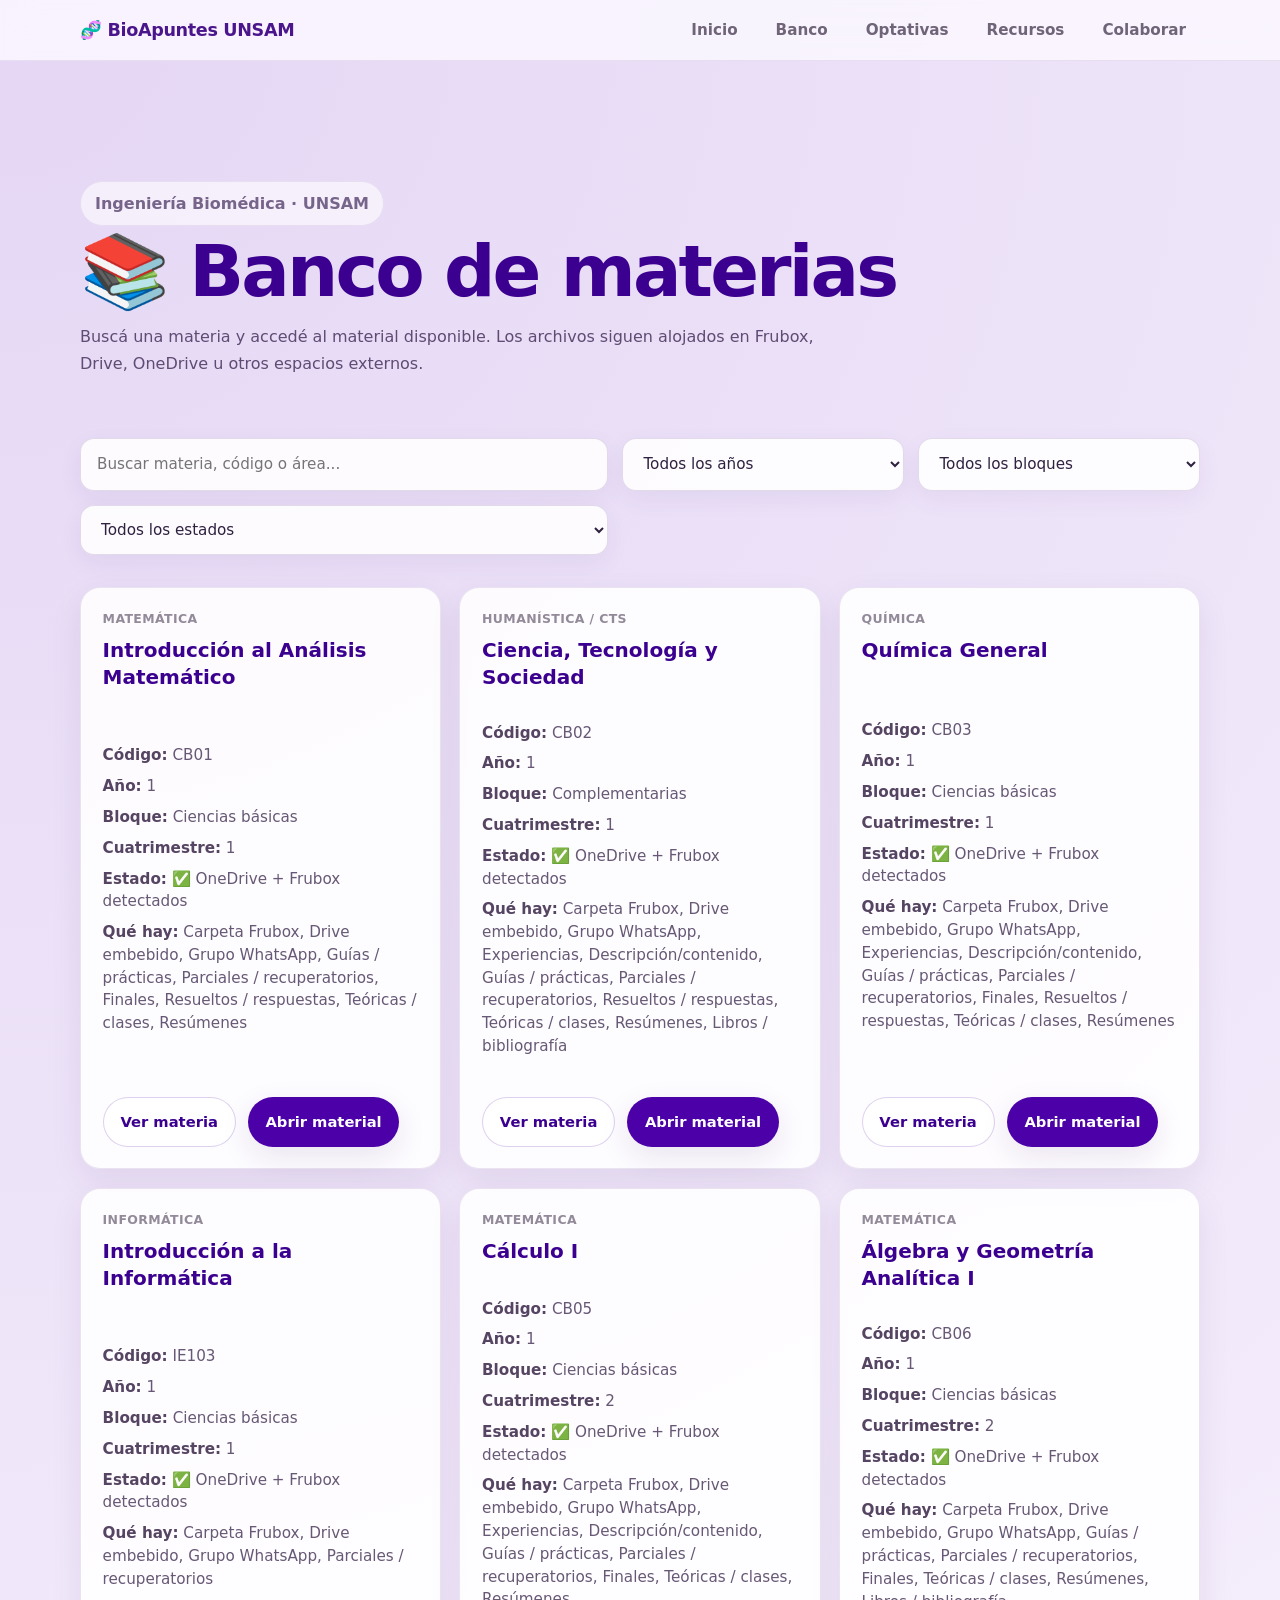
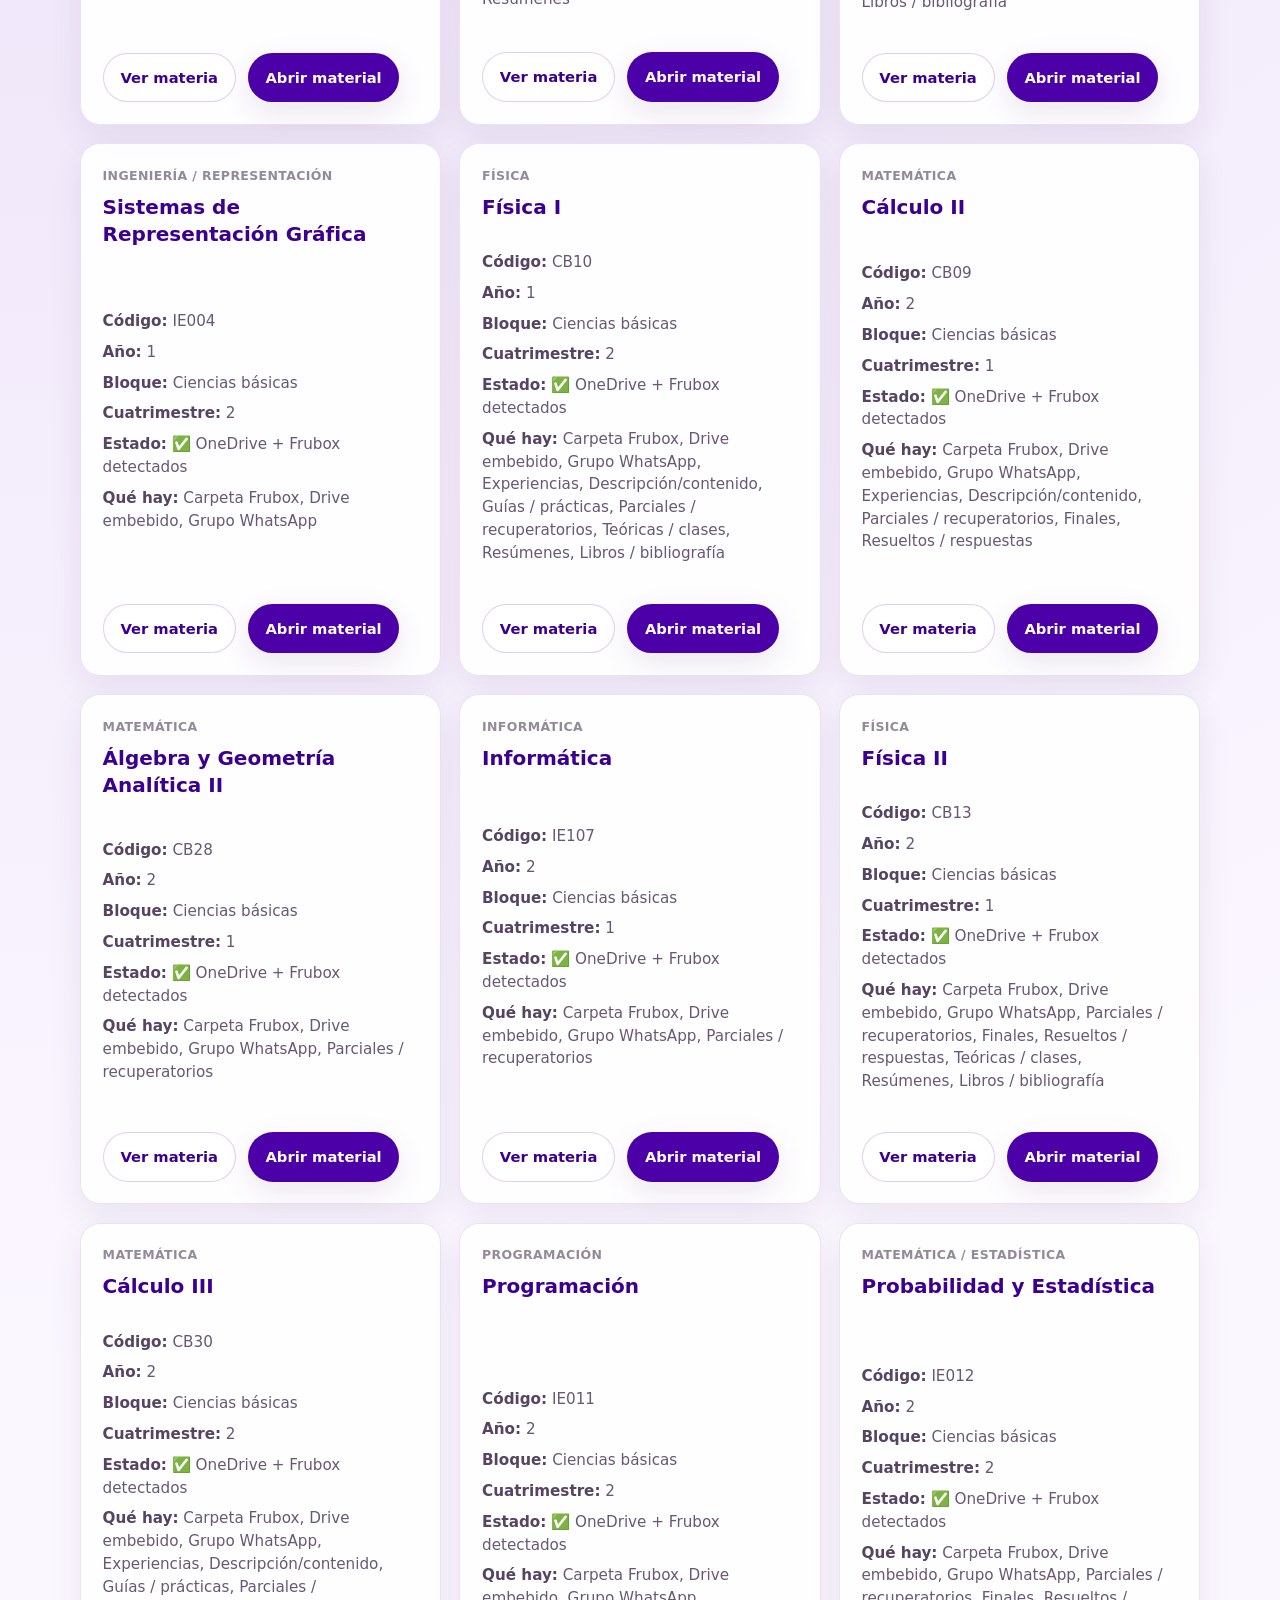
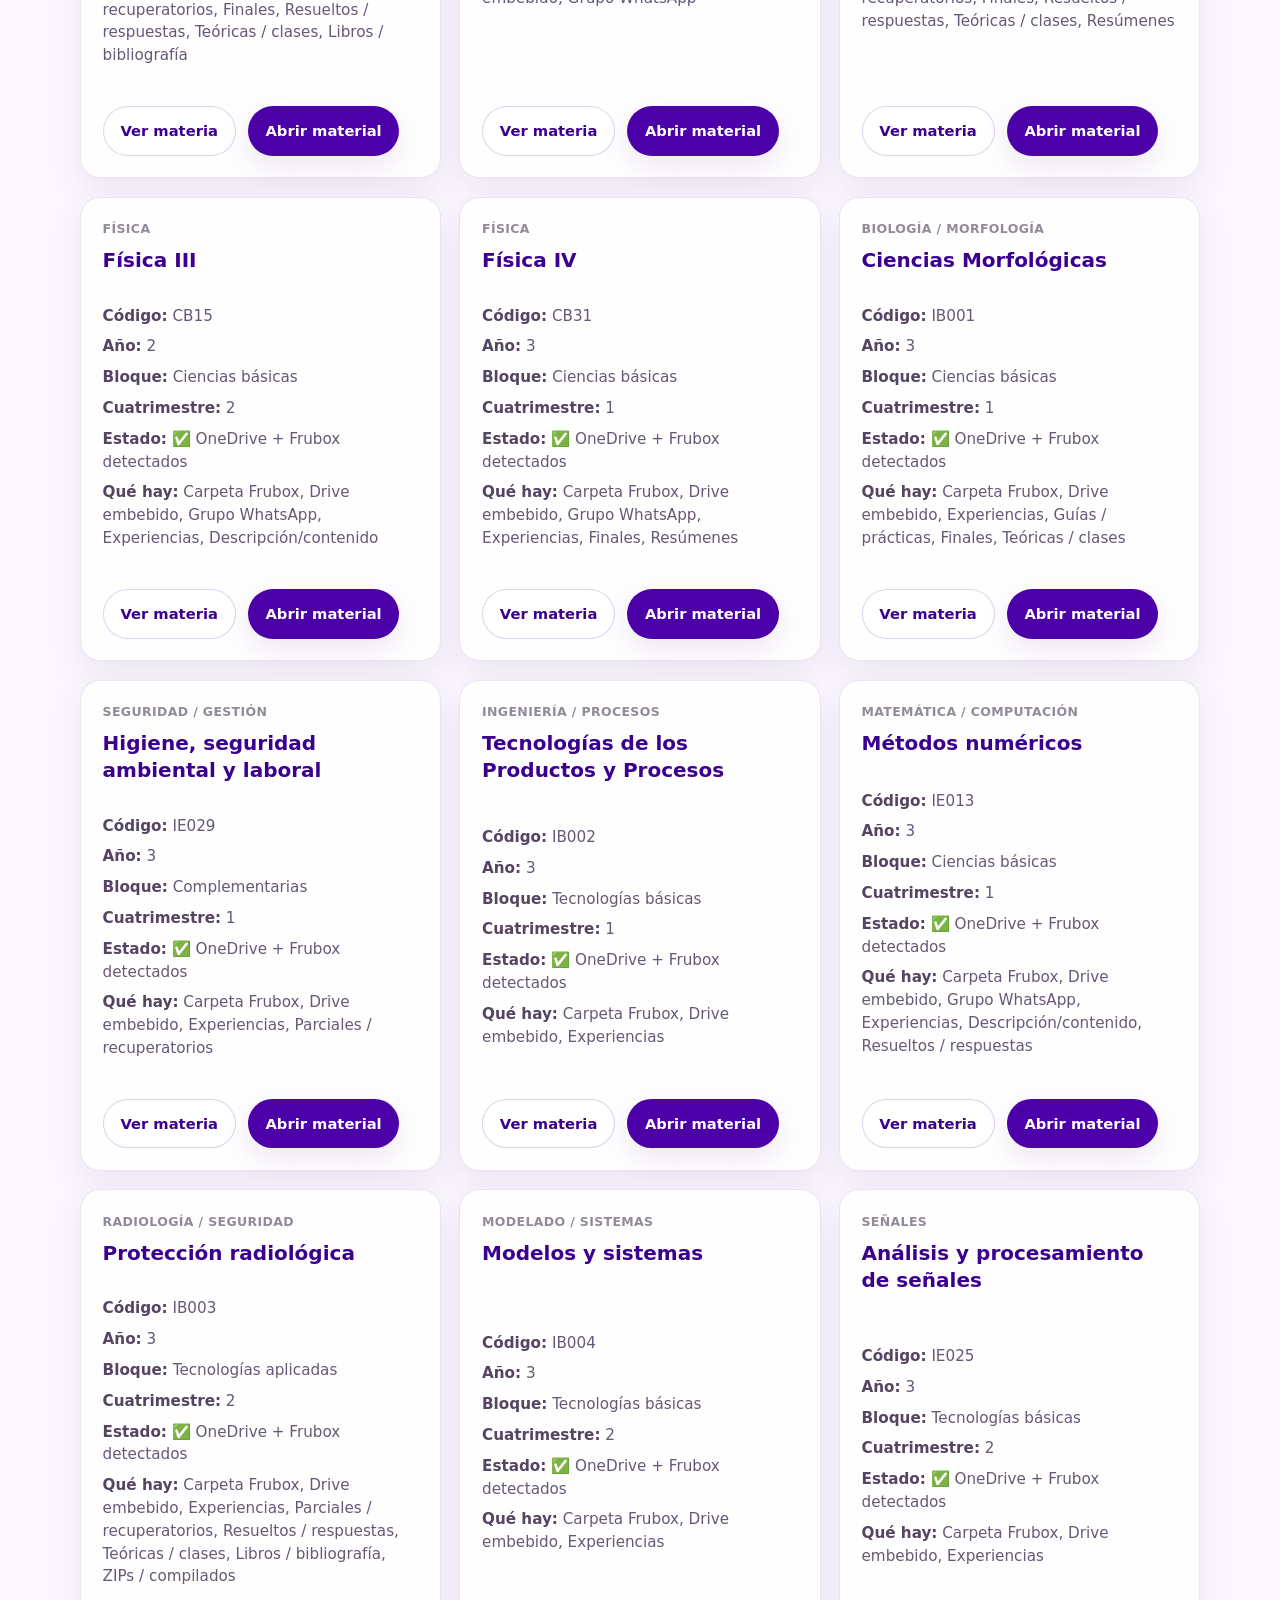
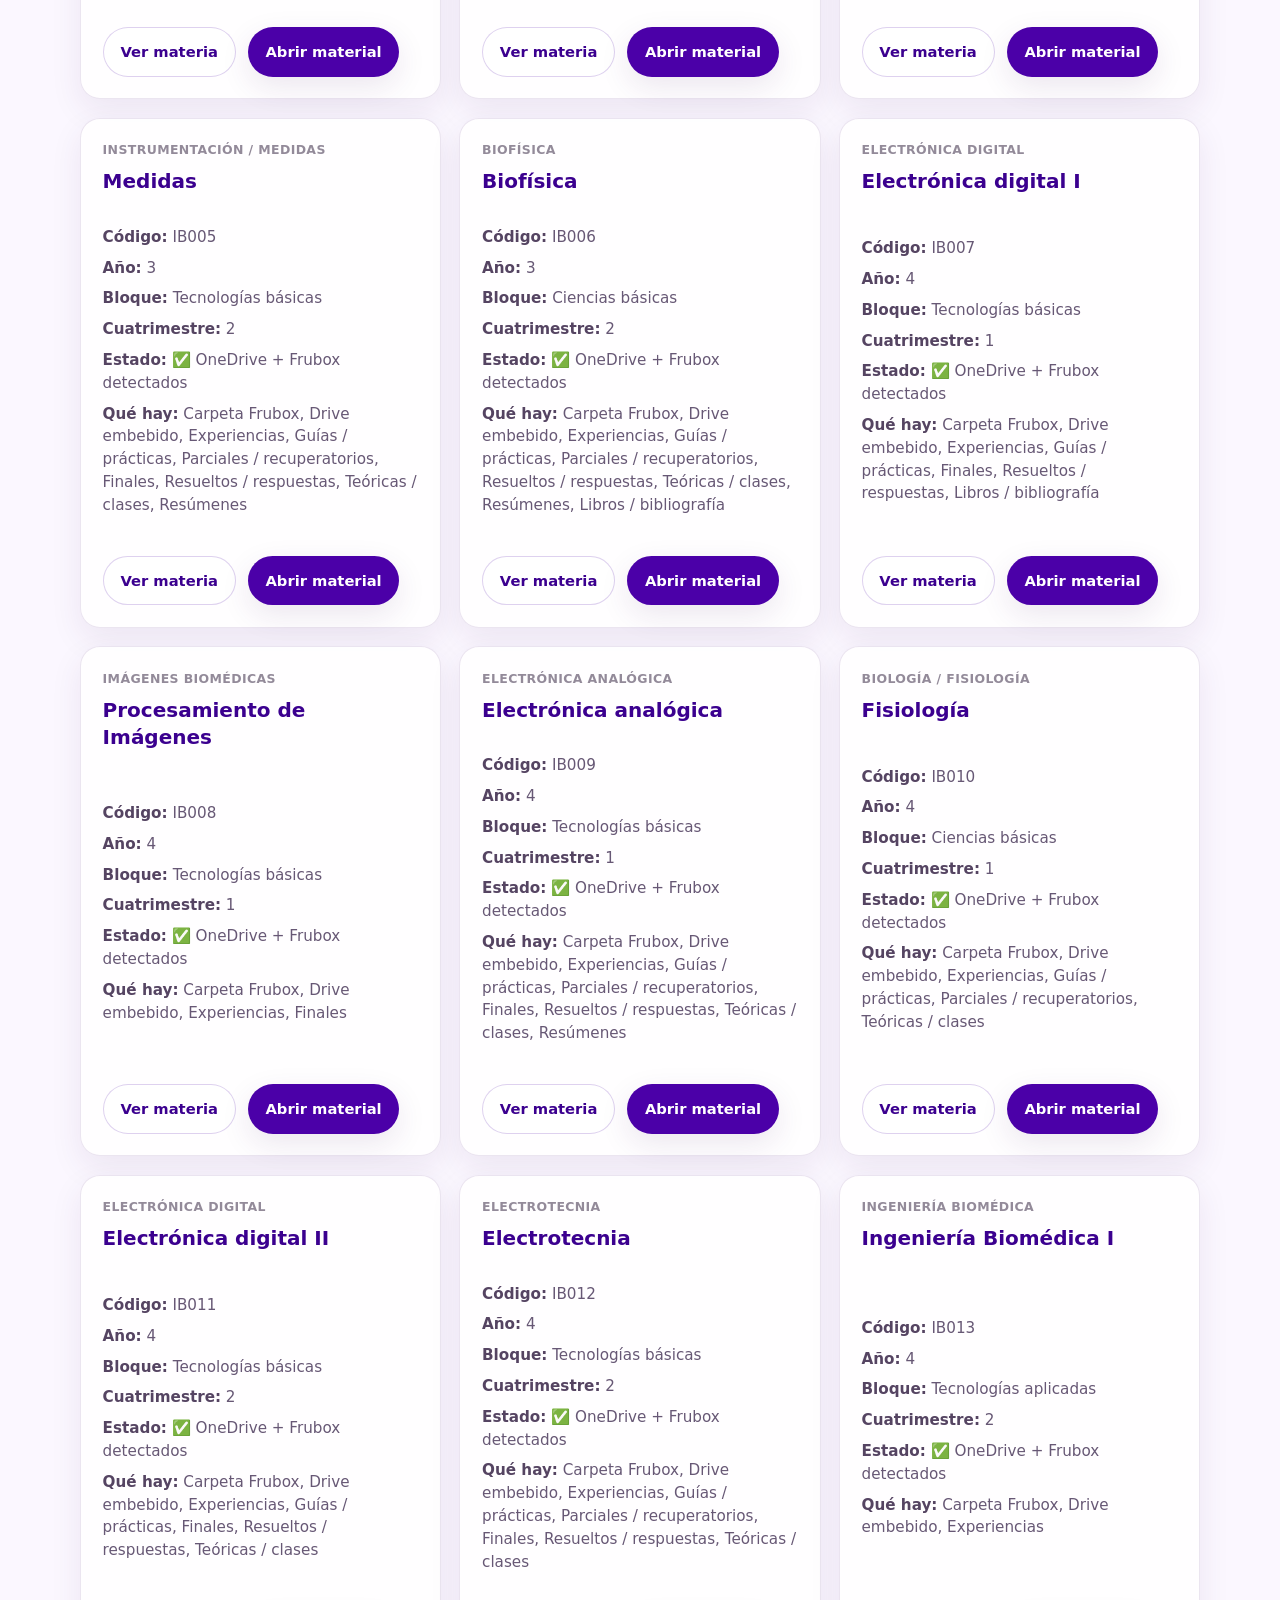
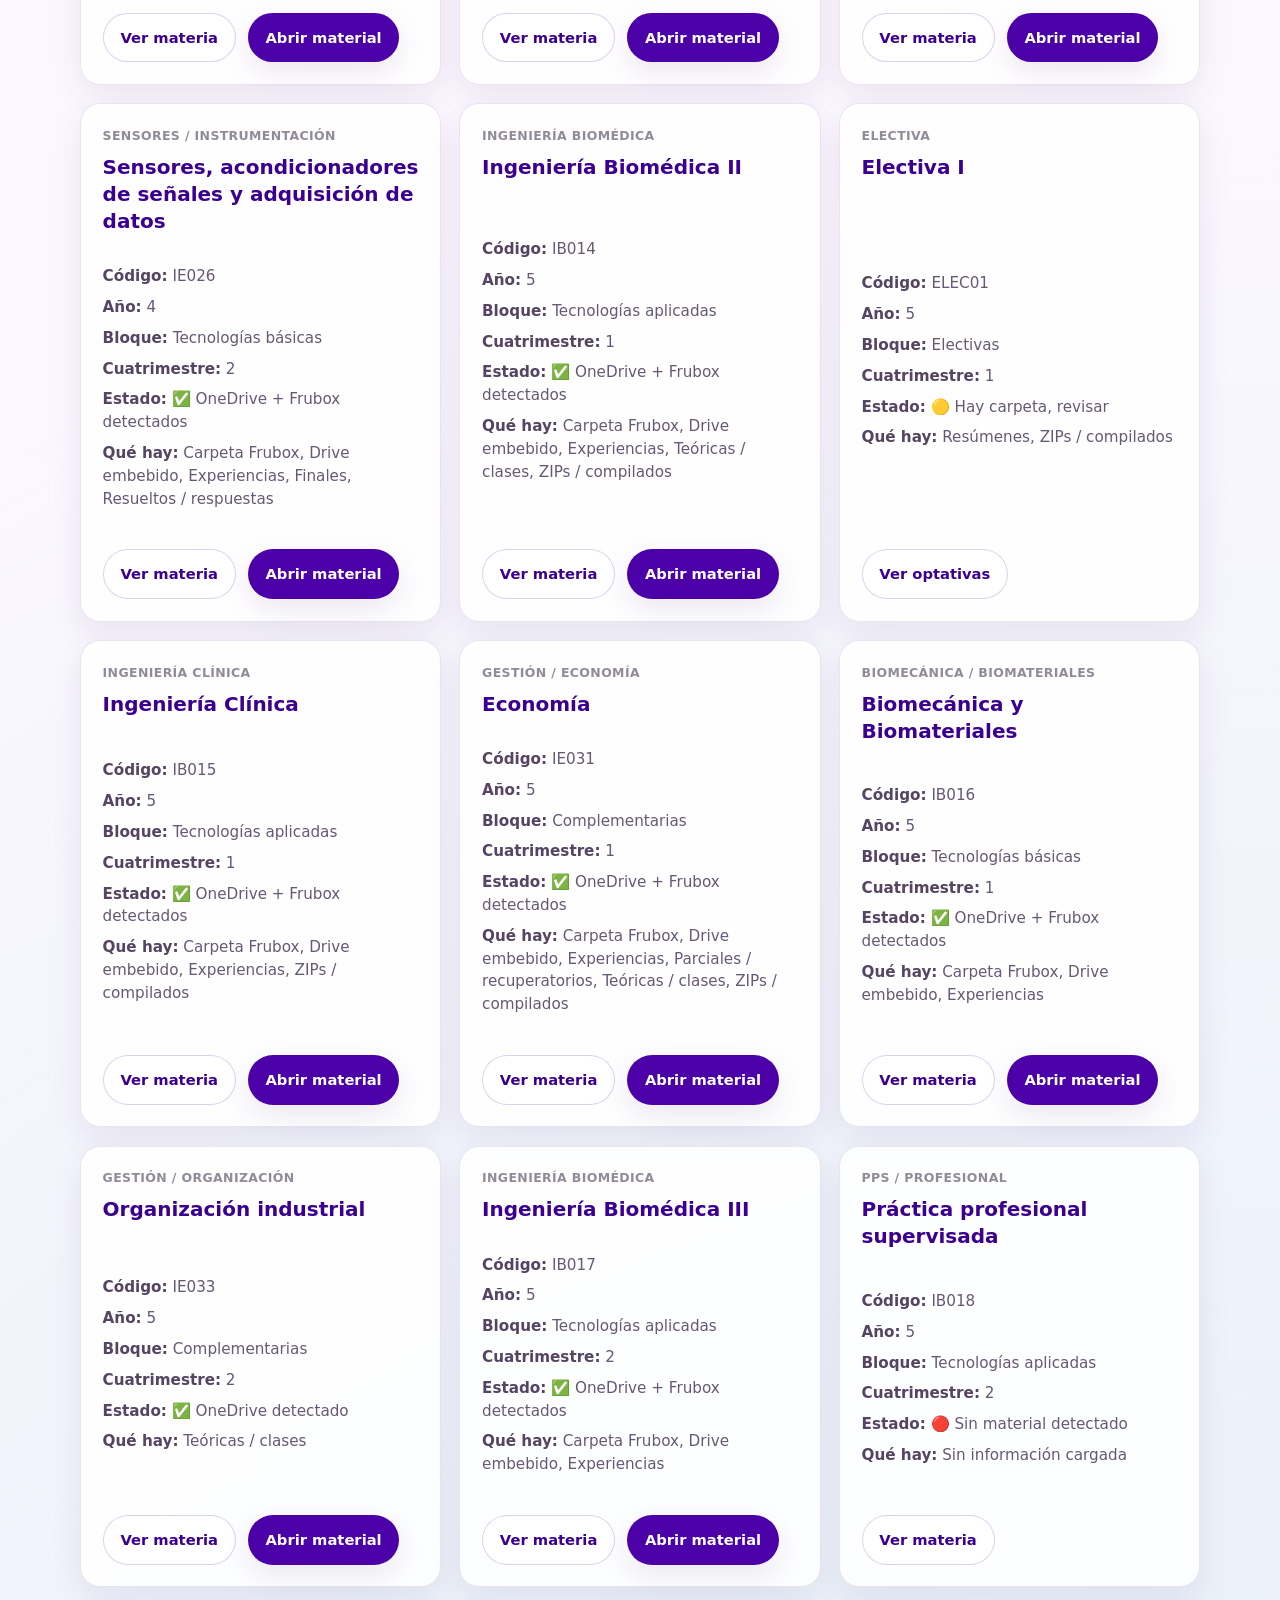
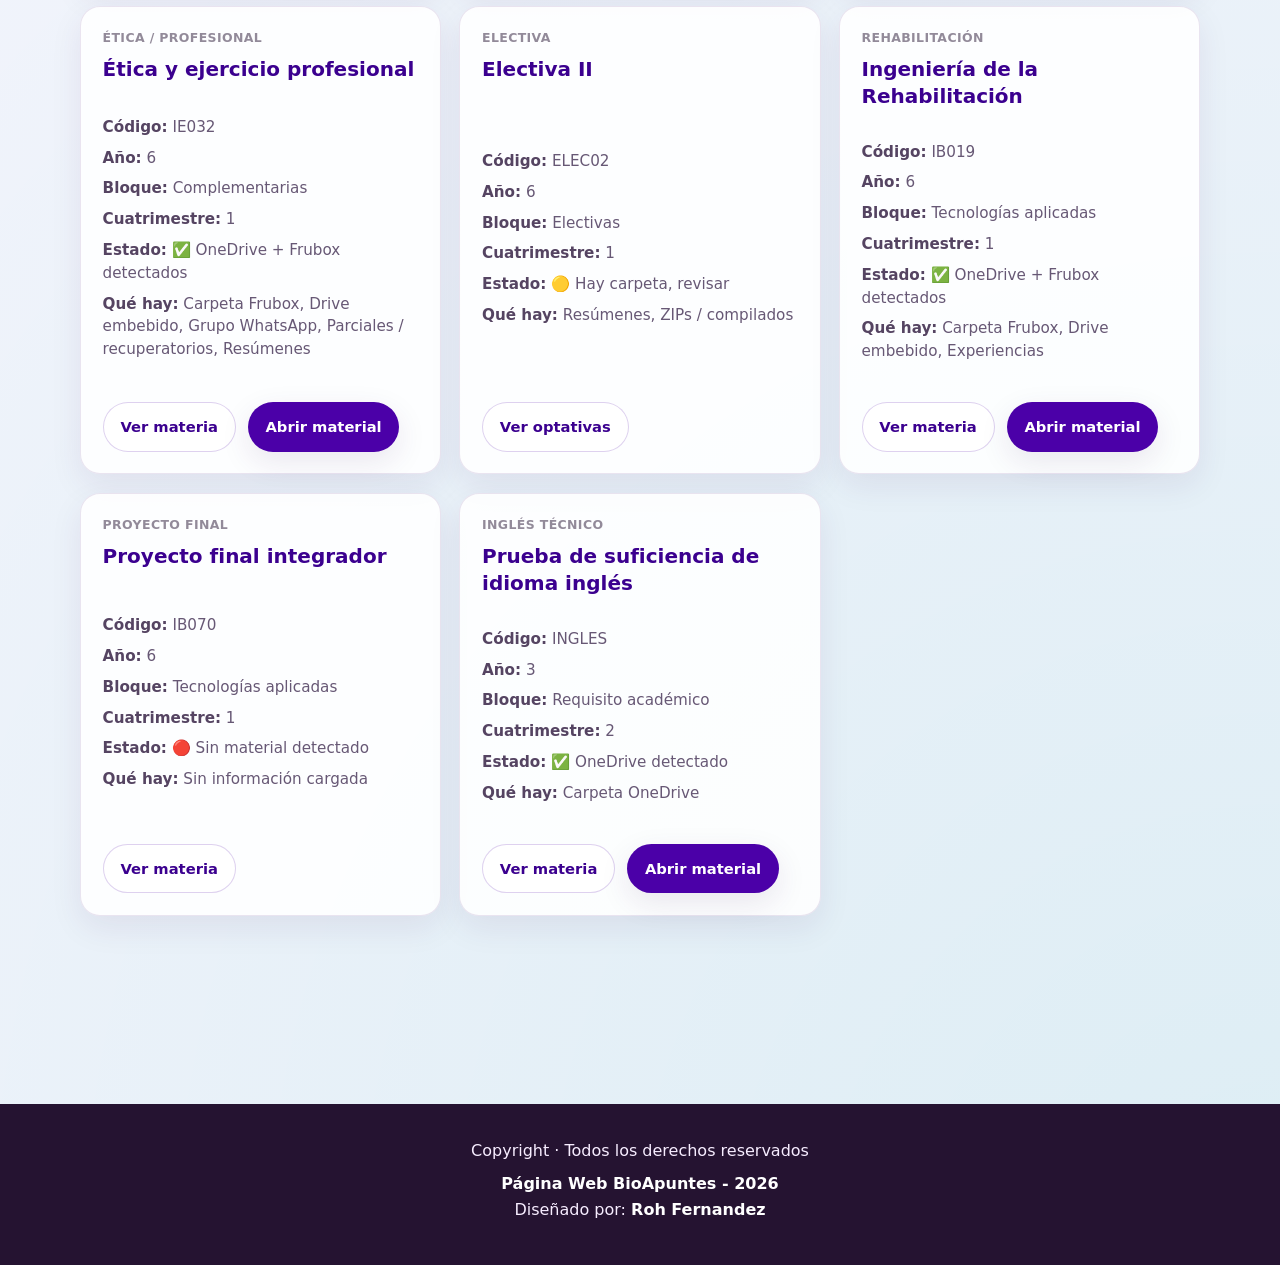
==== commit 9c2a8325: "Update banco.html" ====
--- a/pages/banco.html
+++ b/pages/banco.html
@@ -52,6 +52,16 @@
                 <option value="6">6° año</option>
             </select>
 
+            <select id="blockFilter">
+                <option value="">Todos los bloques</option>
+                <option value="Ciencias básicas">Ciencias básicas</option>
+                <option value="Tecnologías básicas">Tecnologías básicas</option>
+                <option value="Tecnologías aplicadas">Tecnologías aplicadas</option>
+                <option value="Complementarias">Complementarias</option>
+                <option value="Electivas">Electivas</option>
+                <option value="Requisito académico">Requisito académico</option>
+            </select>
+
             <select id="statusFilter">
                 <option value="">Todos los estados</option>
                 <option value="✅">✅ Hay material</option>
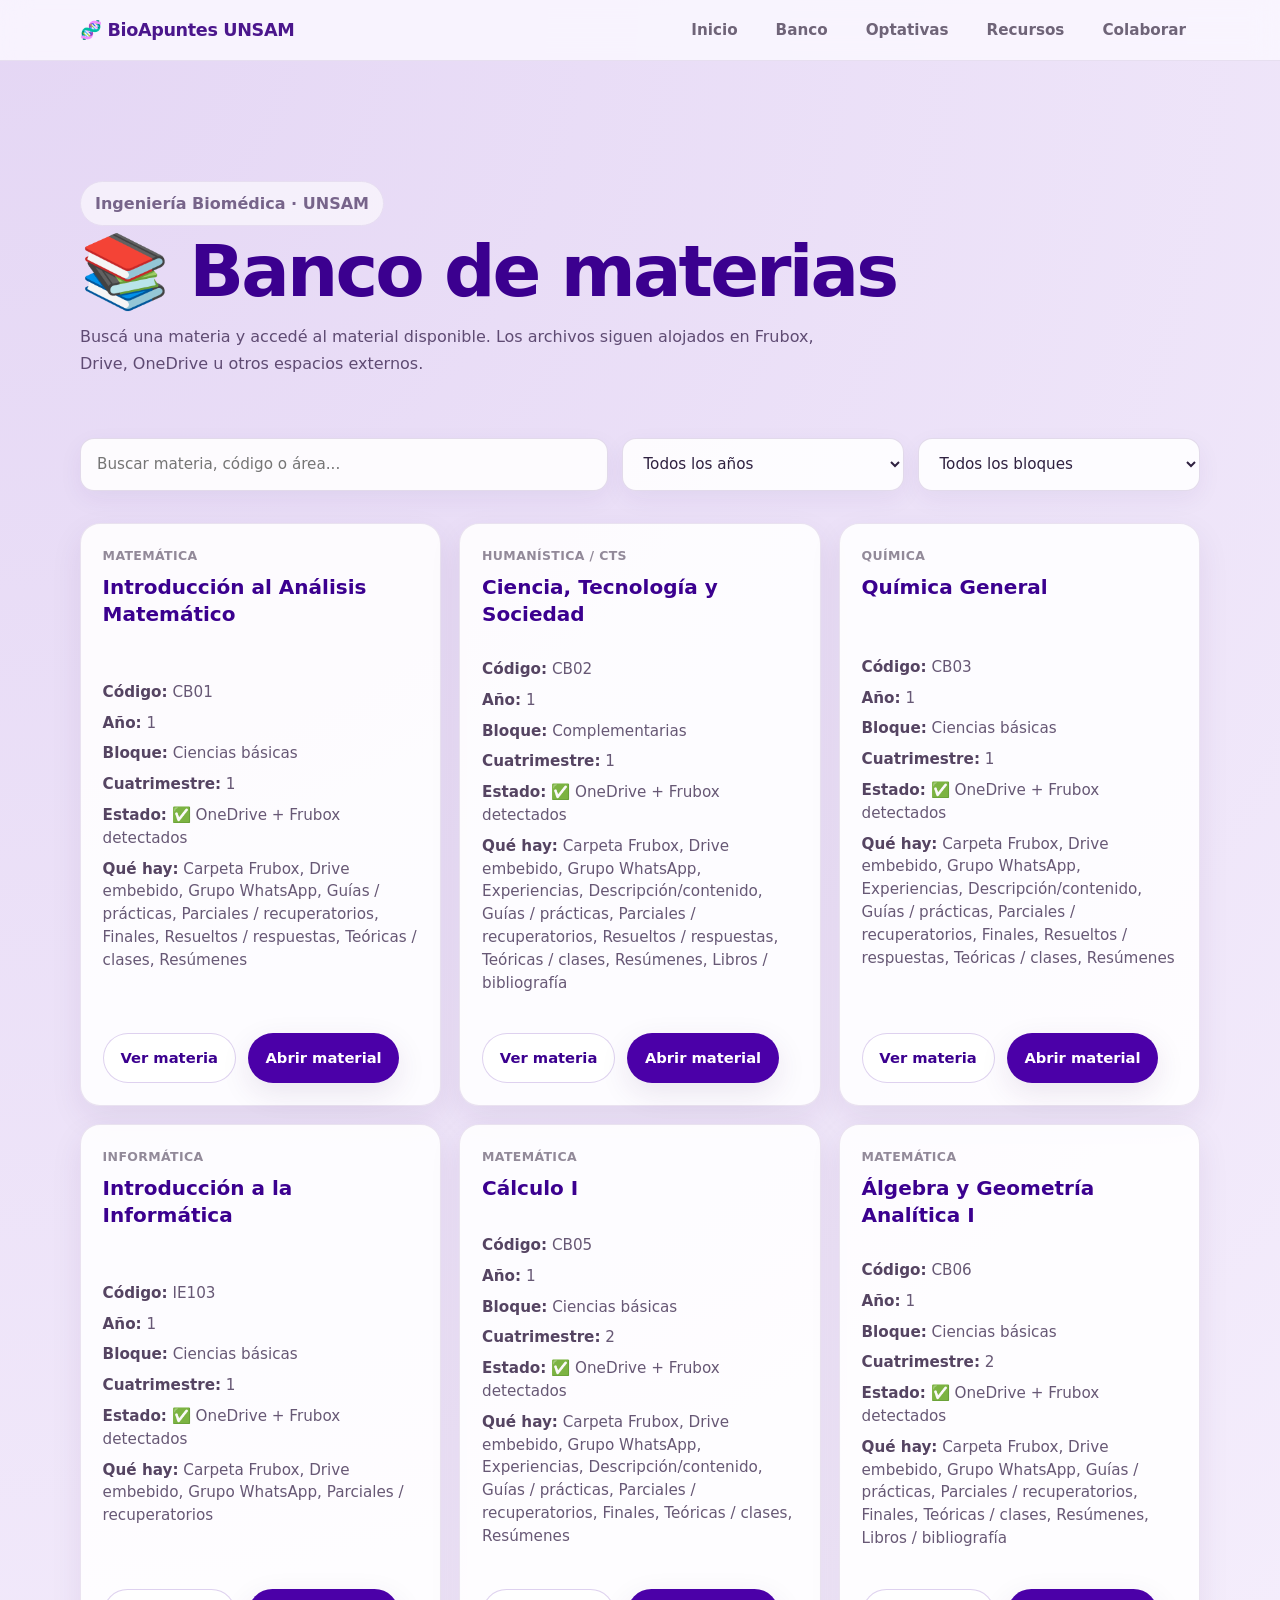
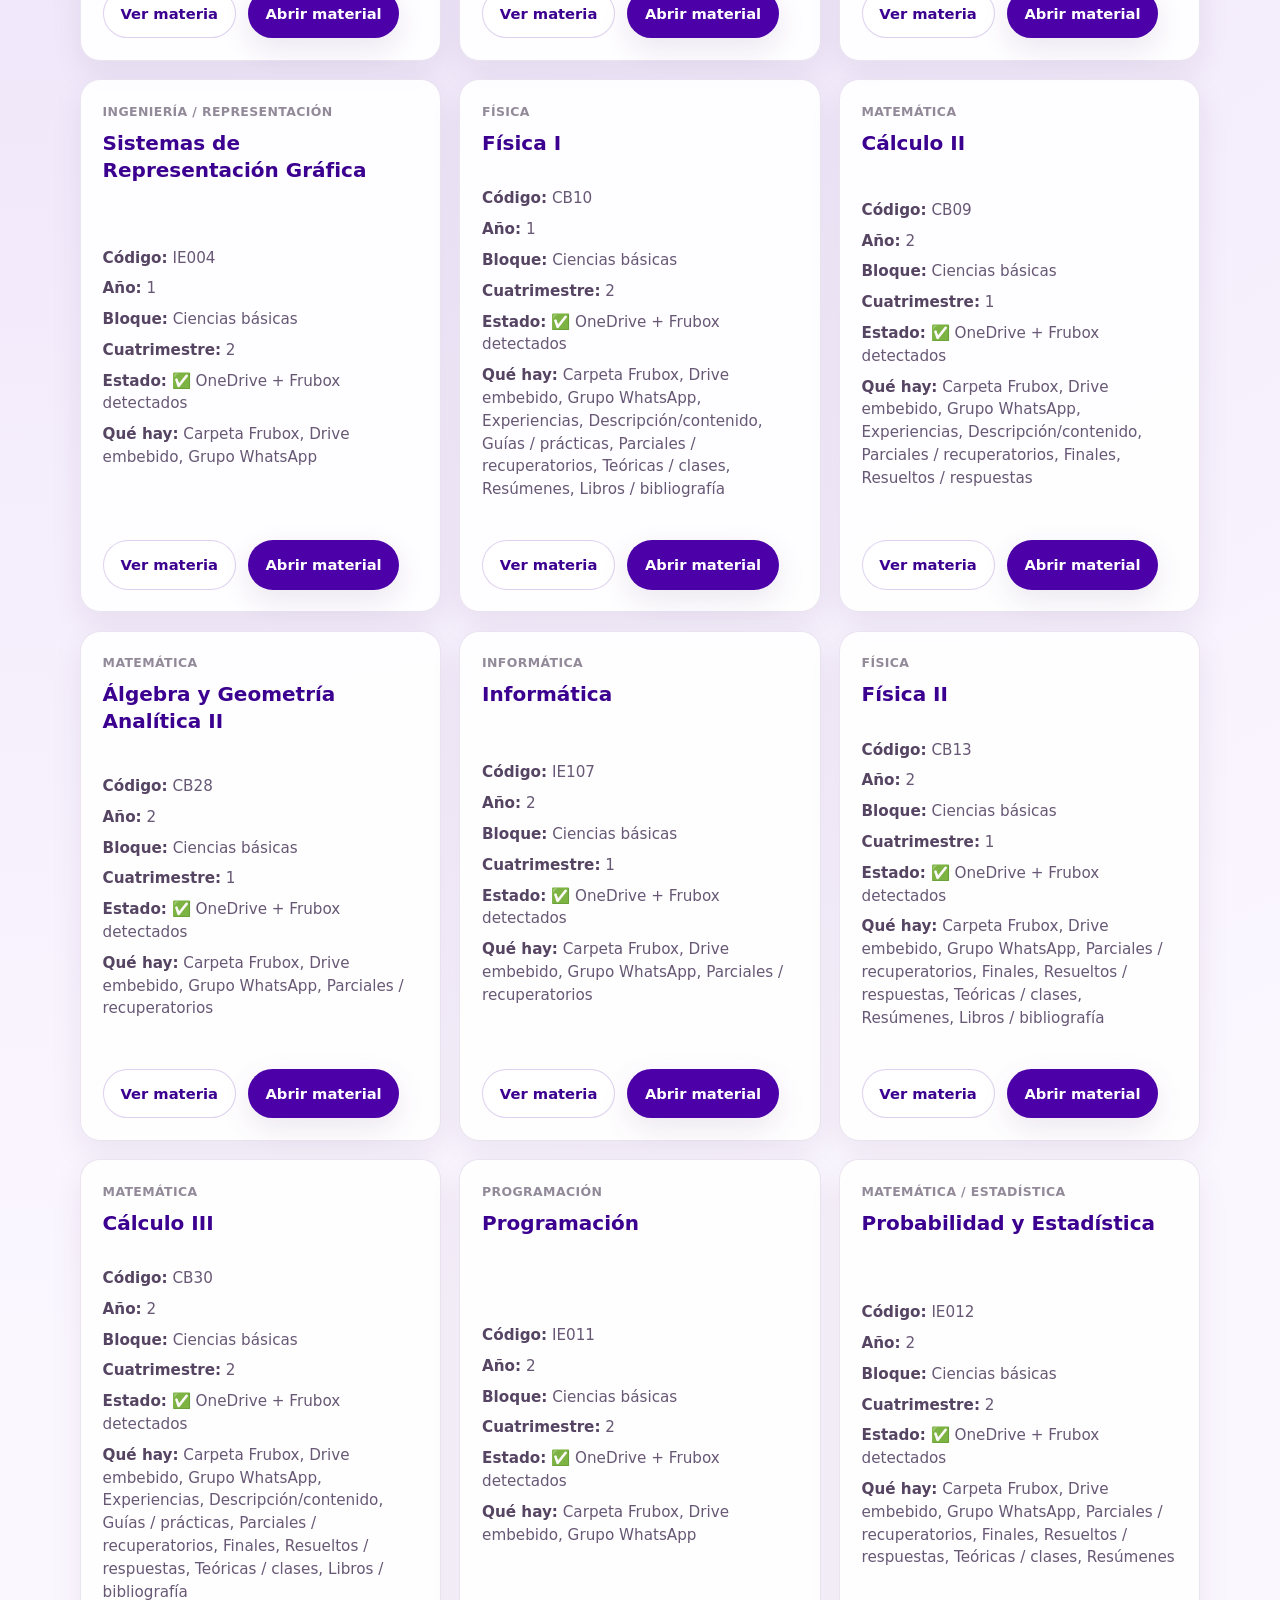
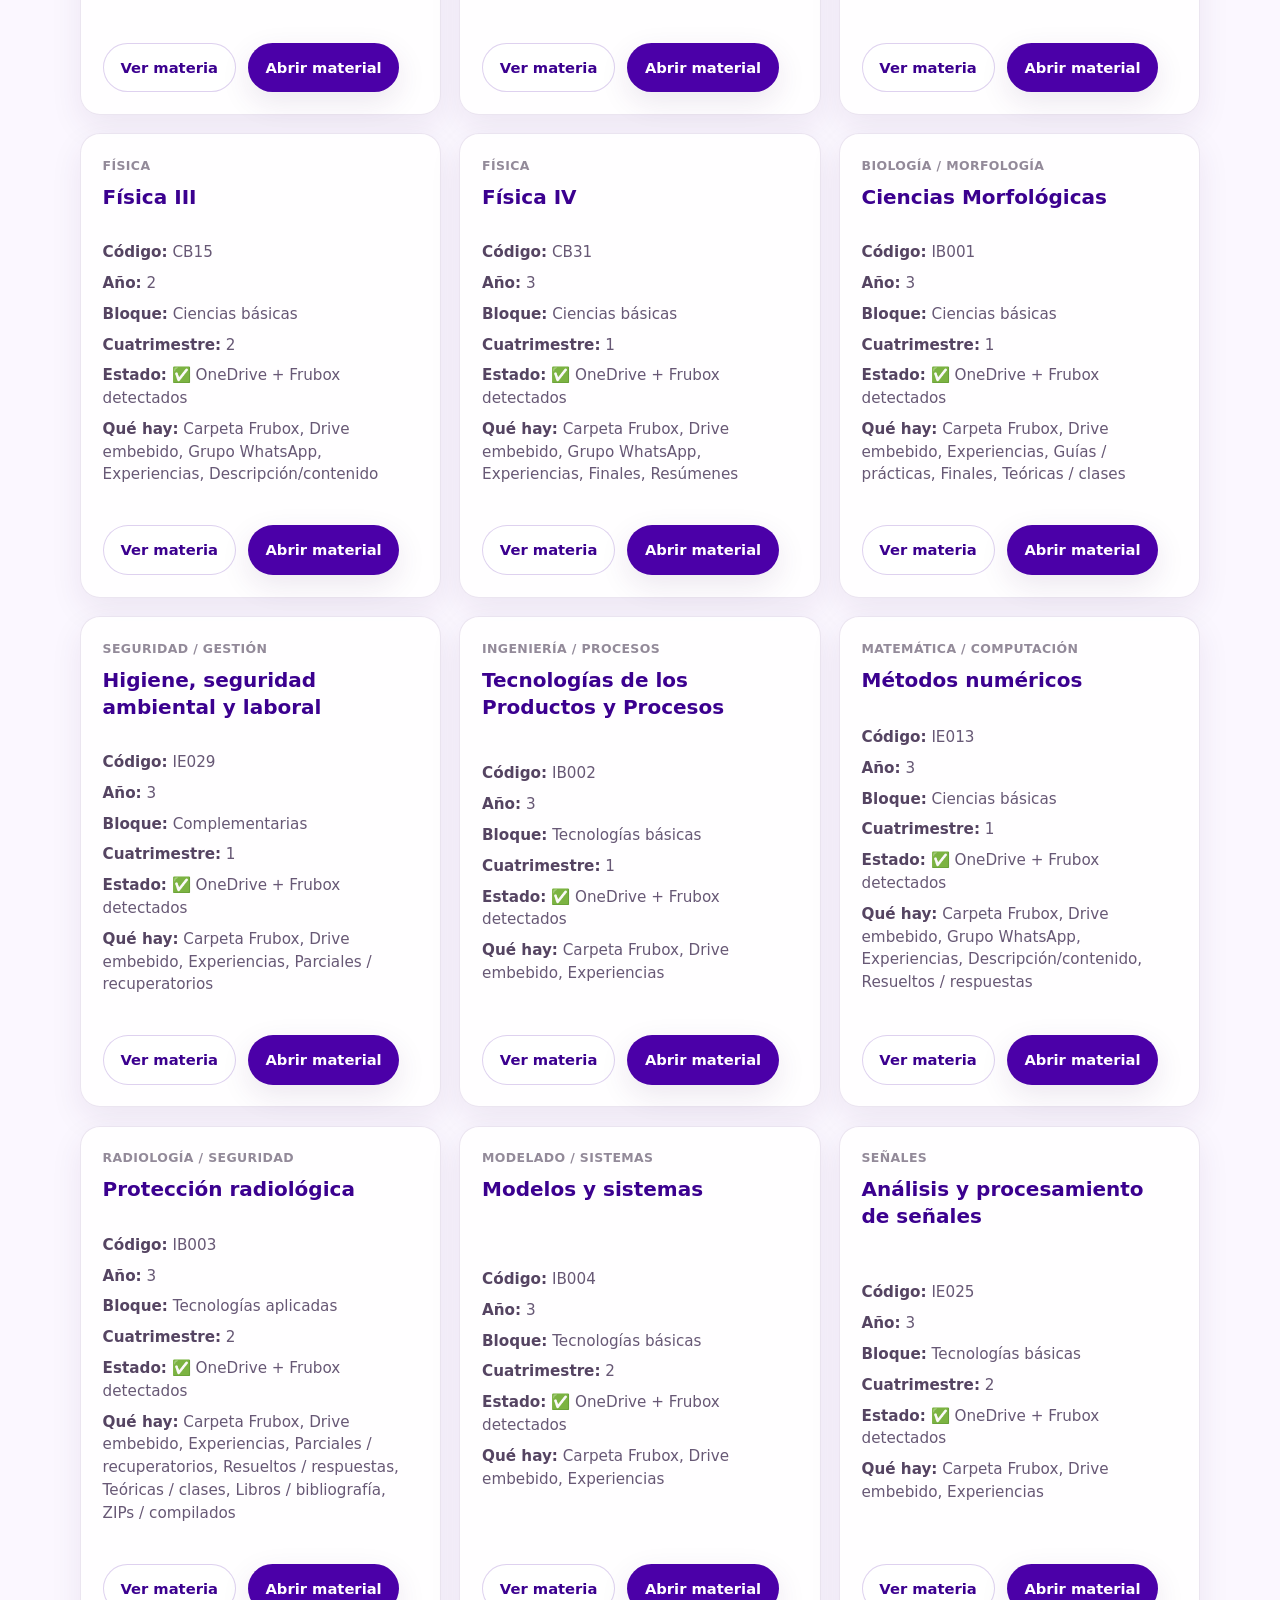
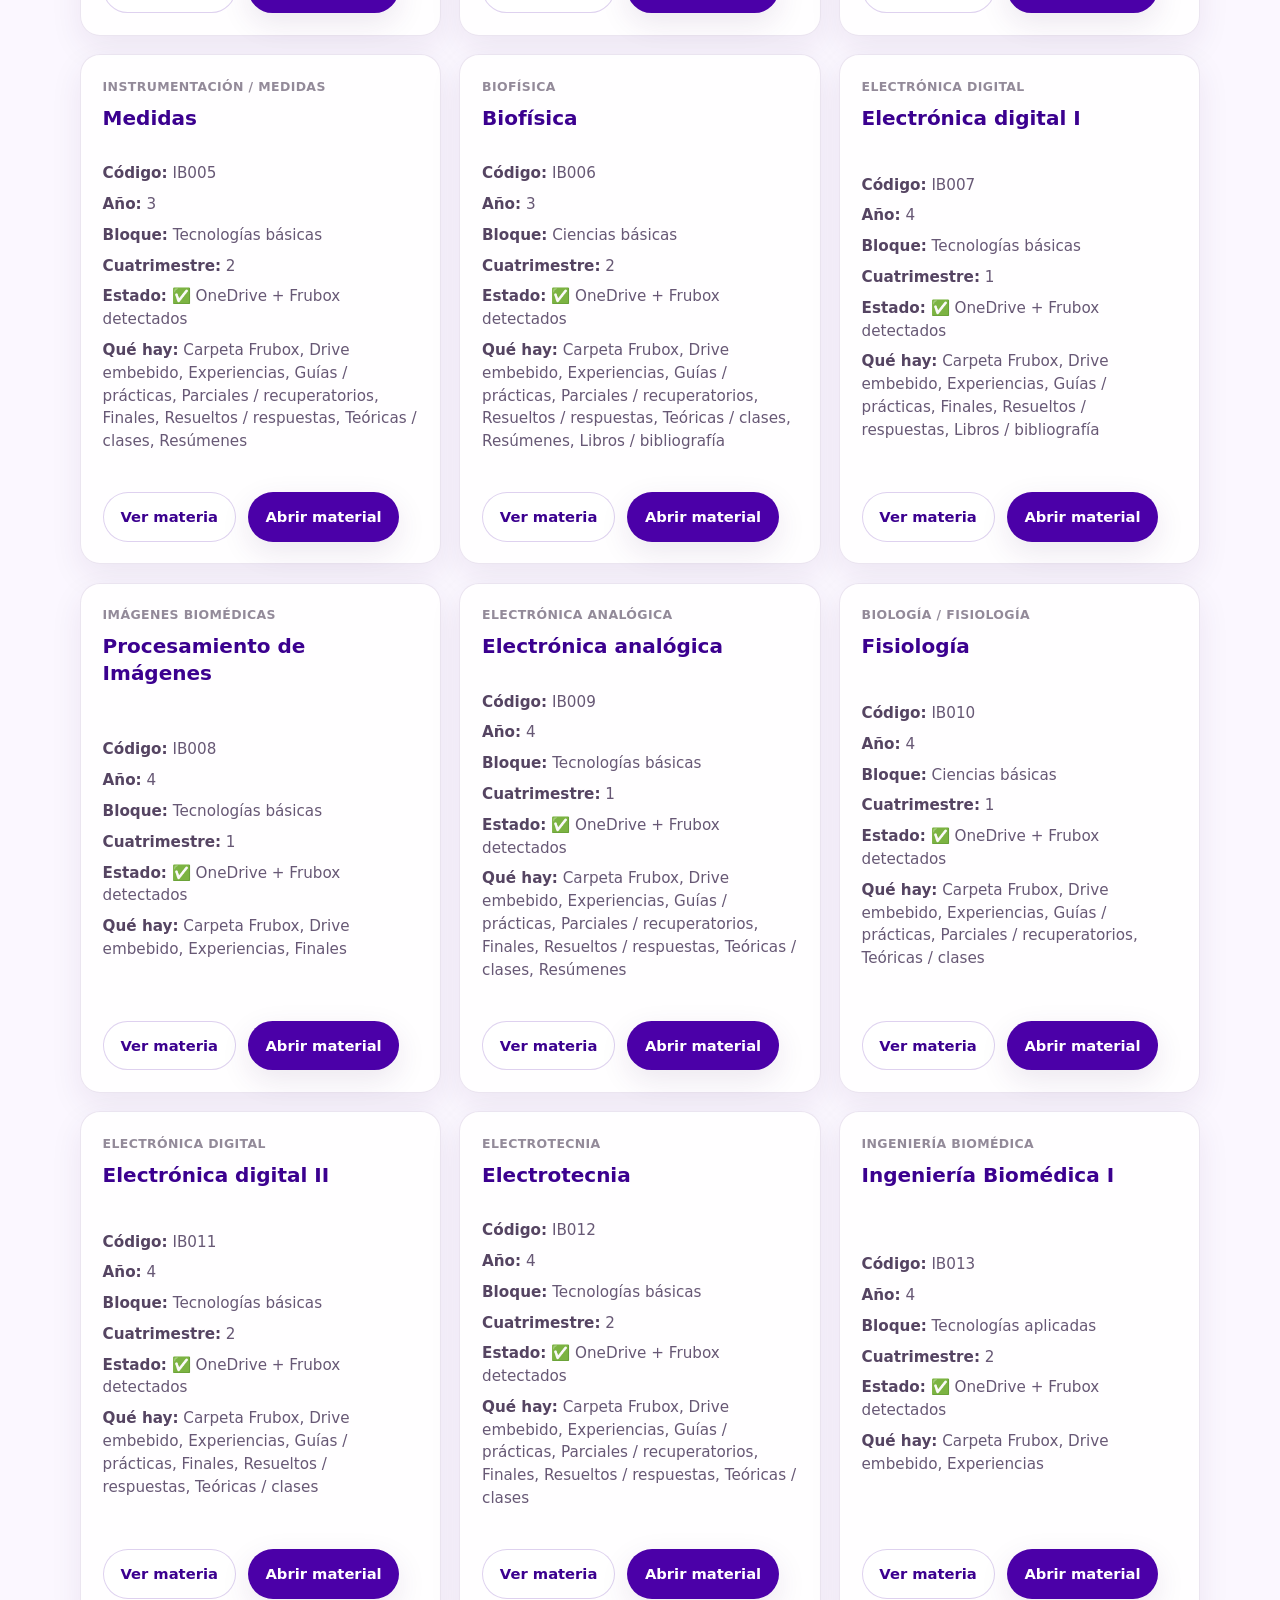
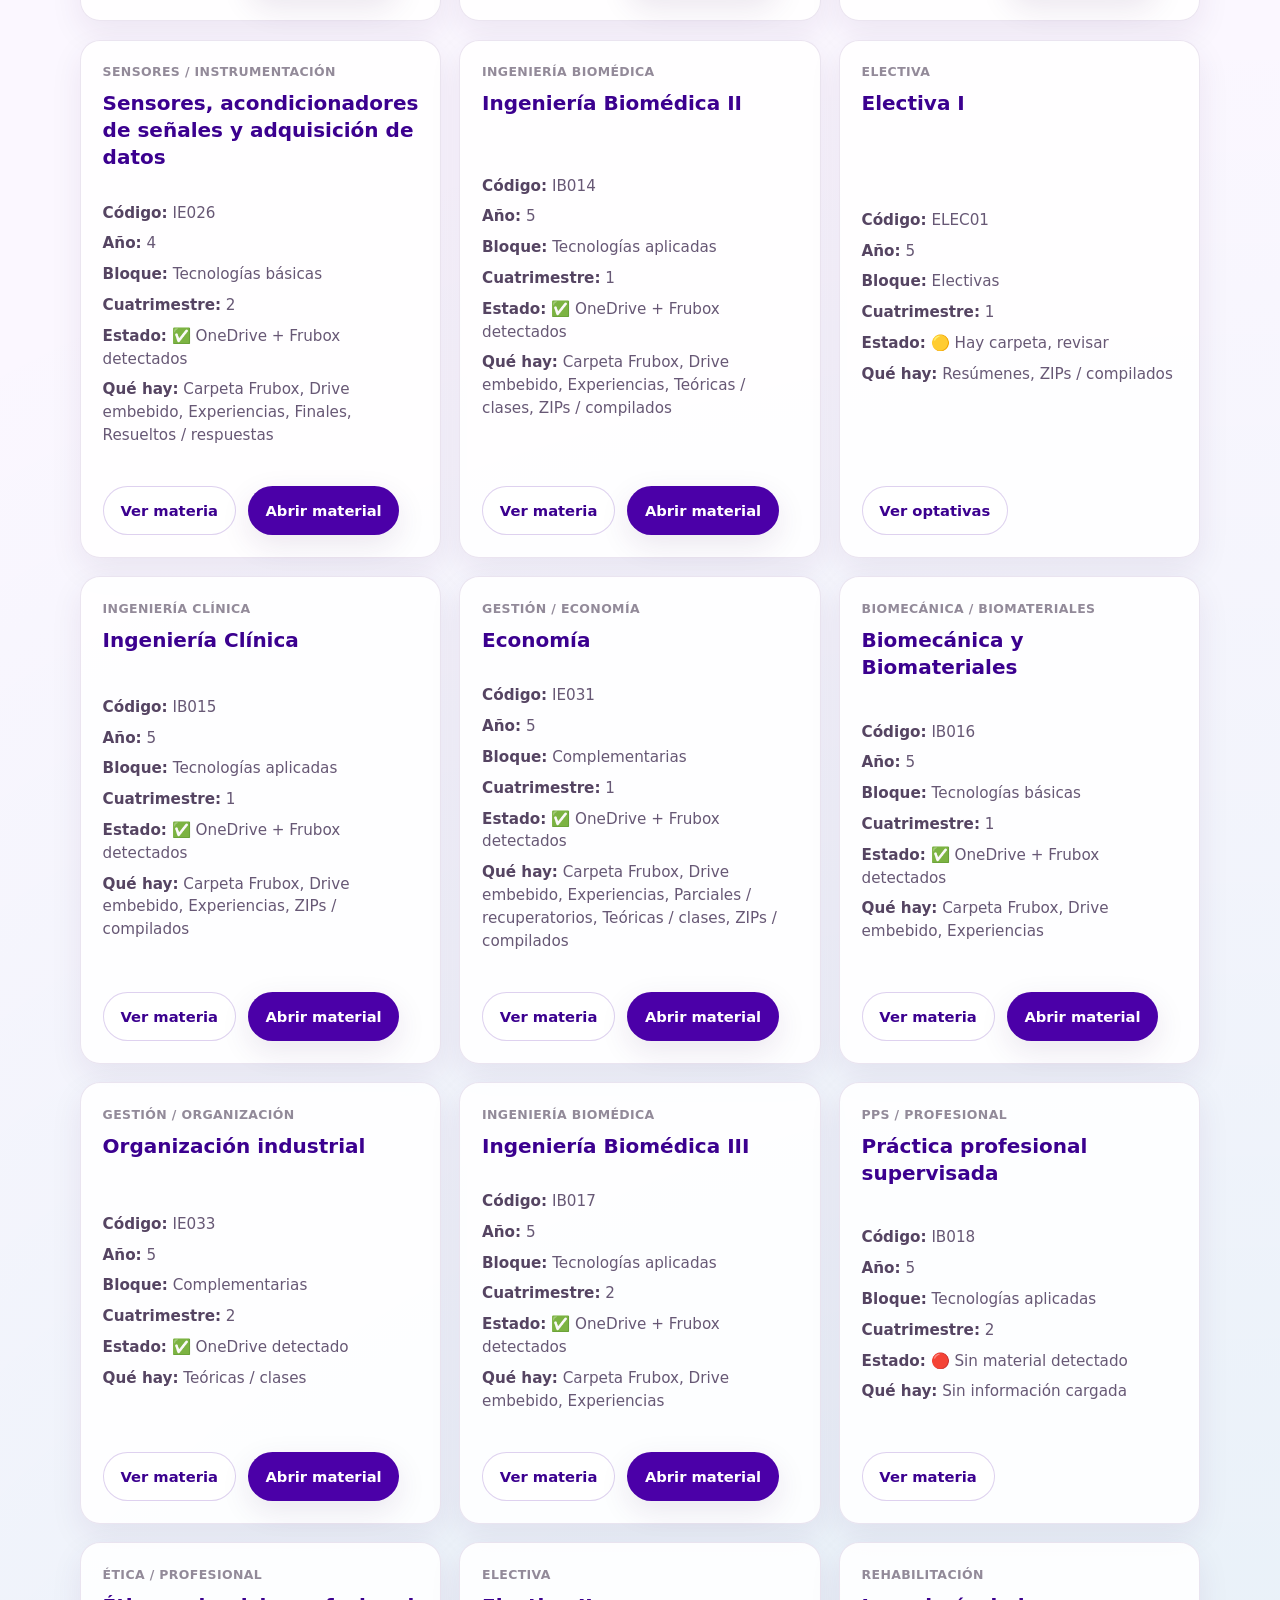
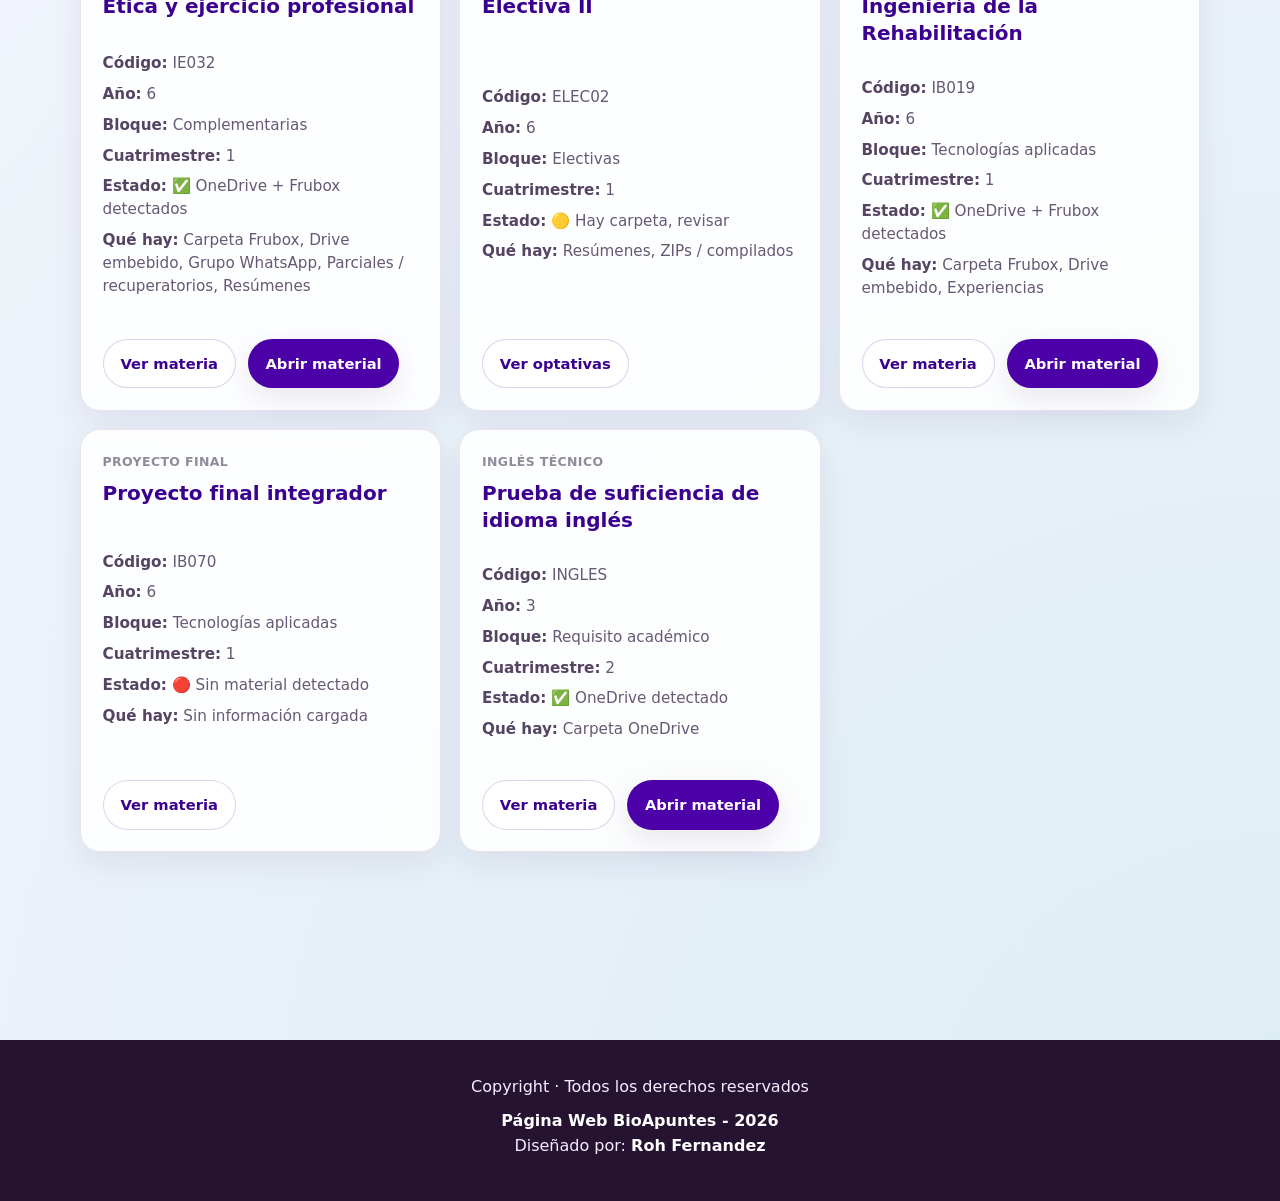
==== commit cce7c668: "Update banco.html" ====
--- a/pages/banco.html
+++ b/pages/banco.html
@@ -61,14 +61,6 @@
                 <option value="Electivas">Electivas</option>
                 <option value="Requisito académico">Requisito académico</option>
             </select>
-
-            <select id="statusFilter">
-                <option value="">Todos los estados</option>
-                <option value="✅">✅ Hay material</option>
-                <option value="🟡">🟡 Revisar</option>
-                <option value="🔴">🔴 Sin material</option>
-                <option value="⚠️">⚠️ Dudoso</option>
-            </select>
         </section>
 
         <section id="materiasContainer" class="materias-grid">
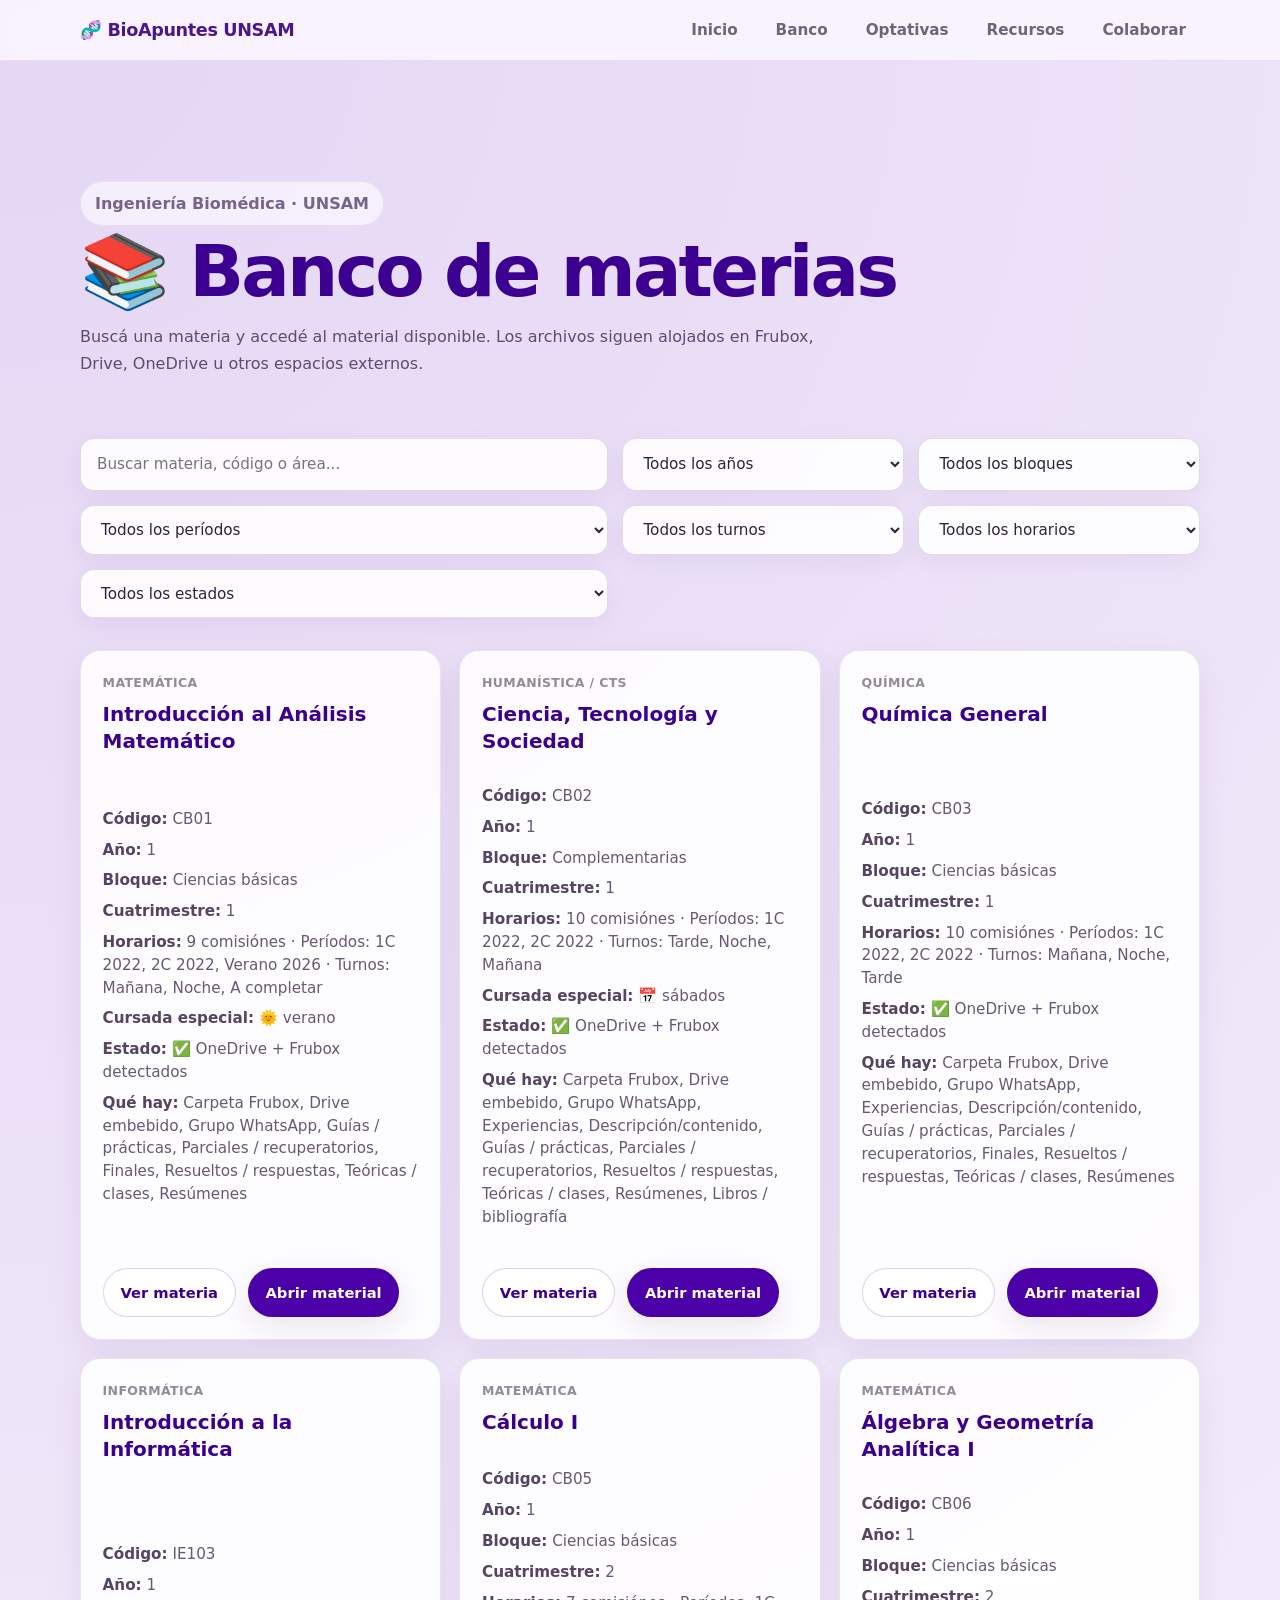
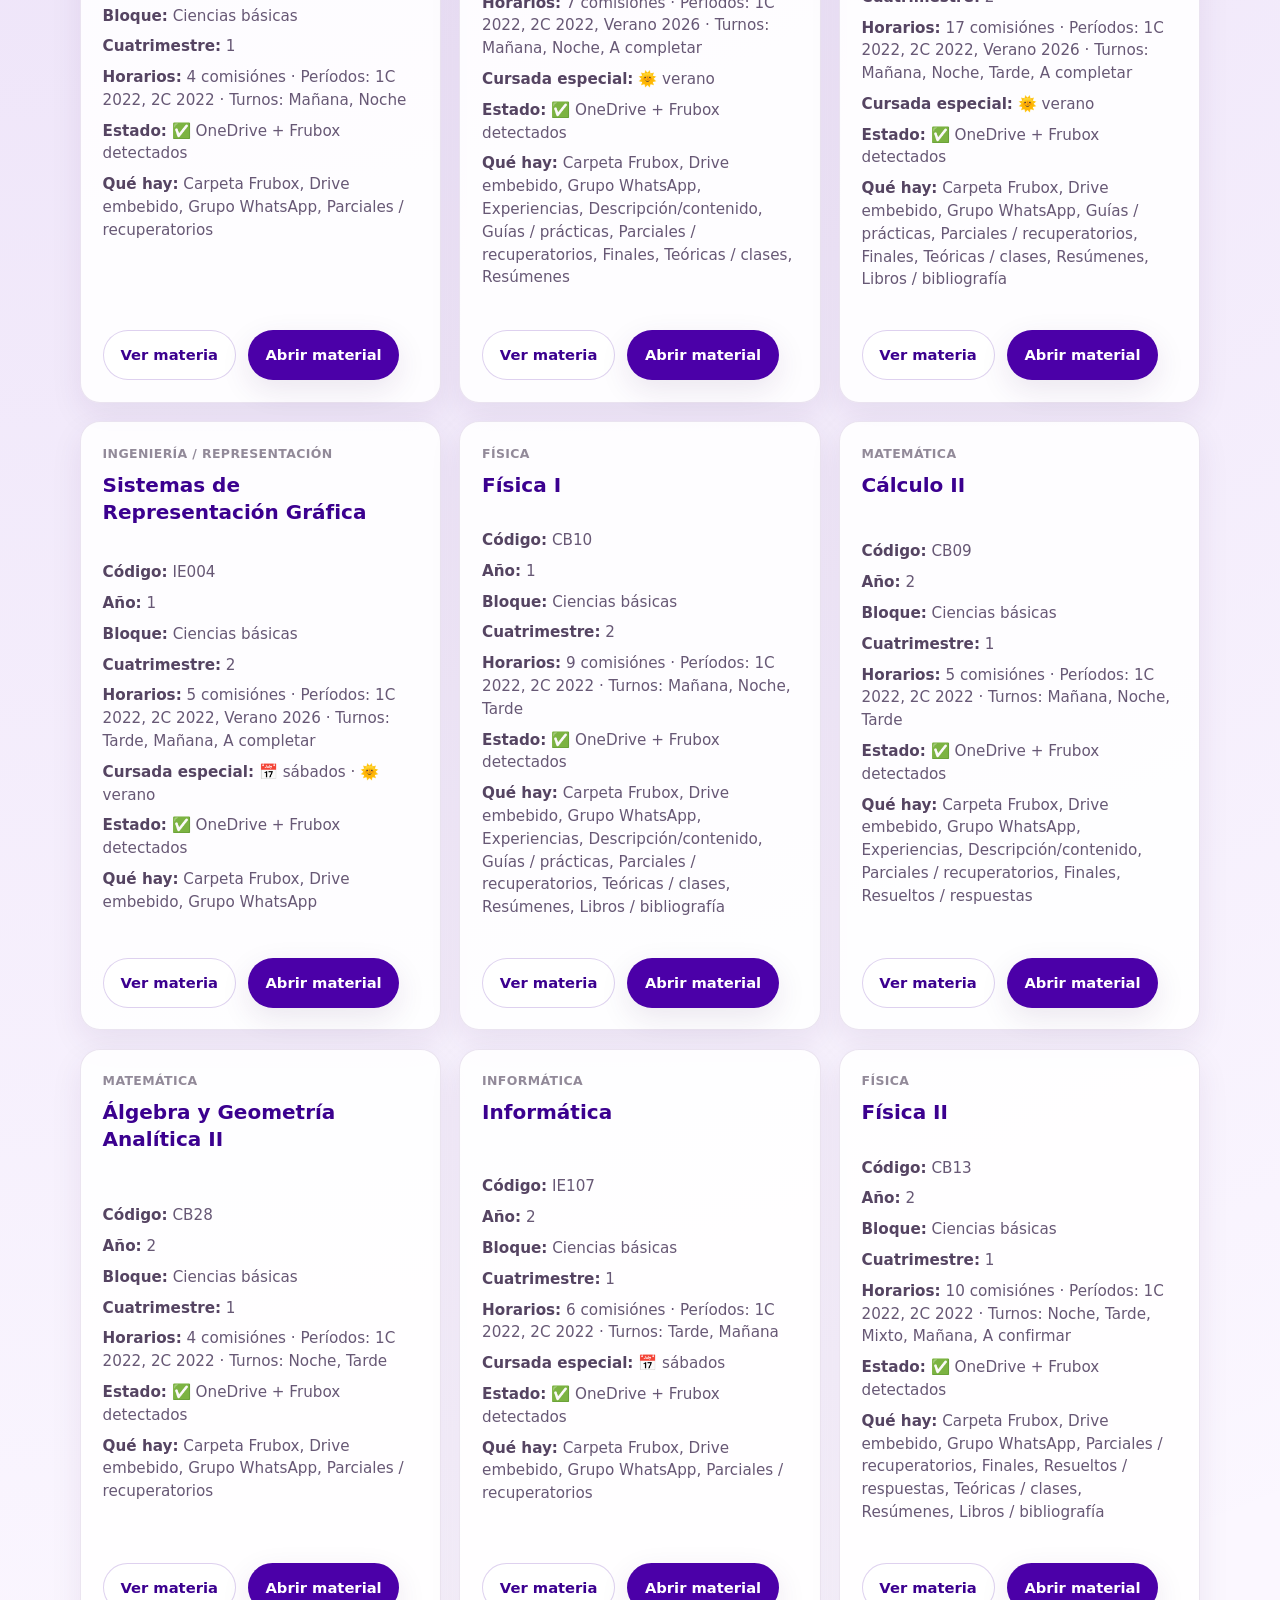
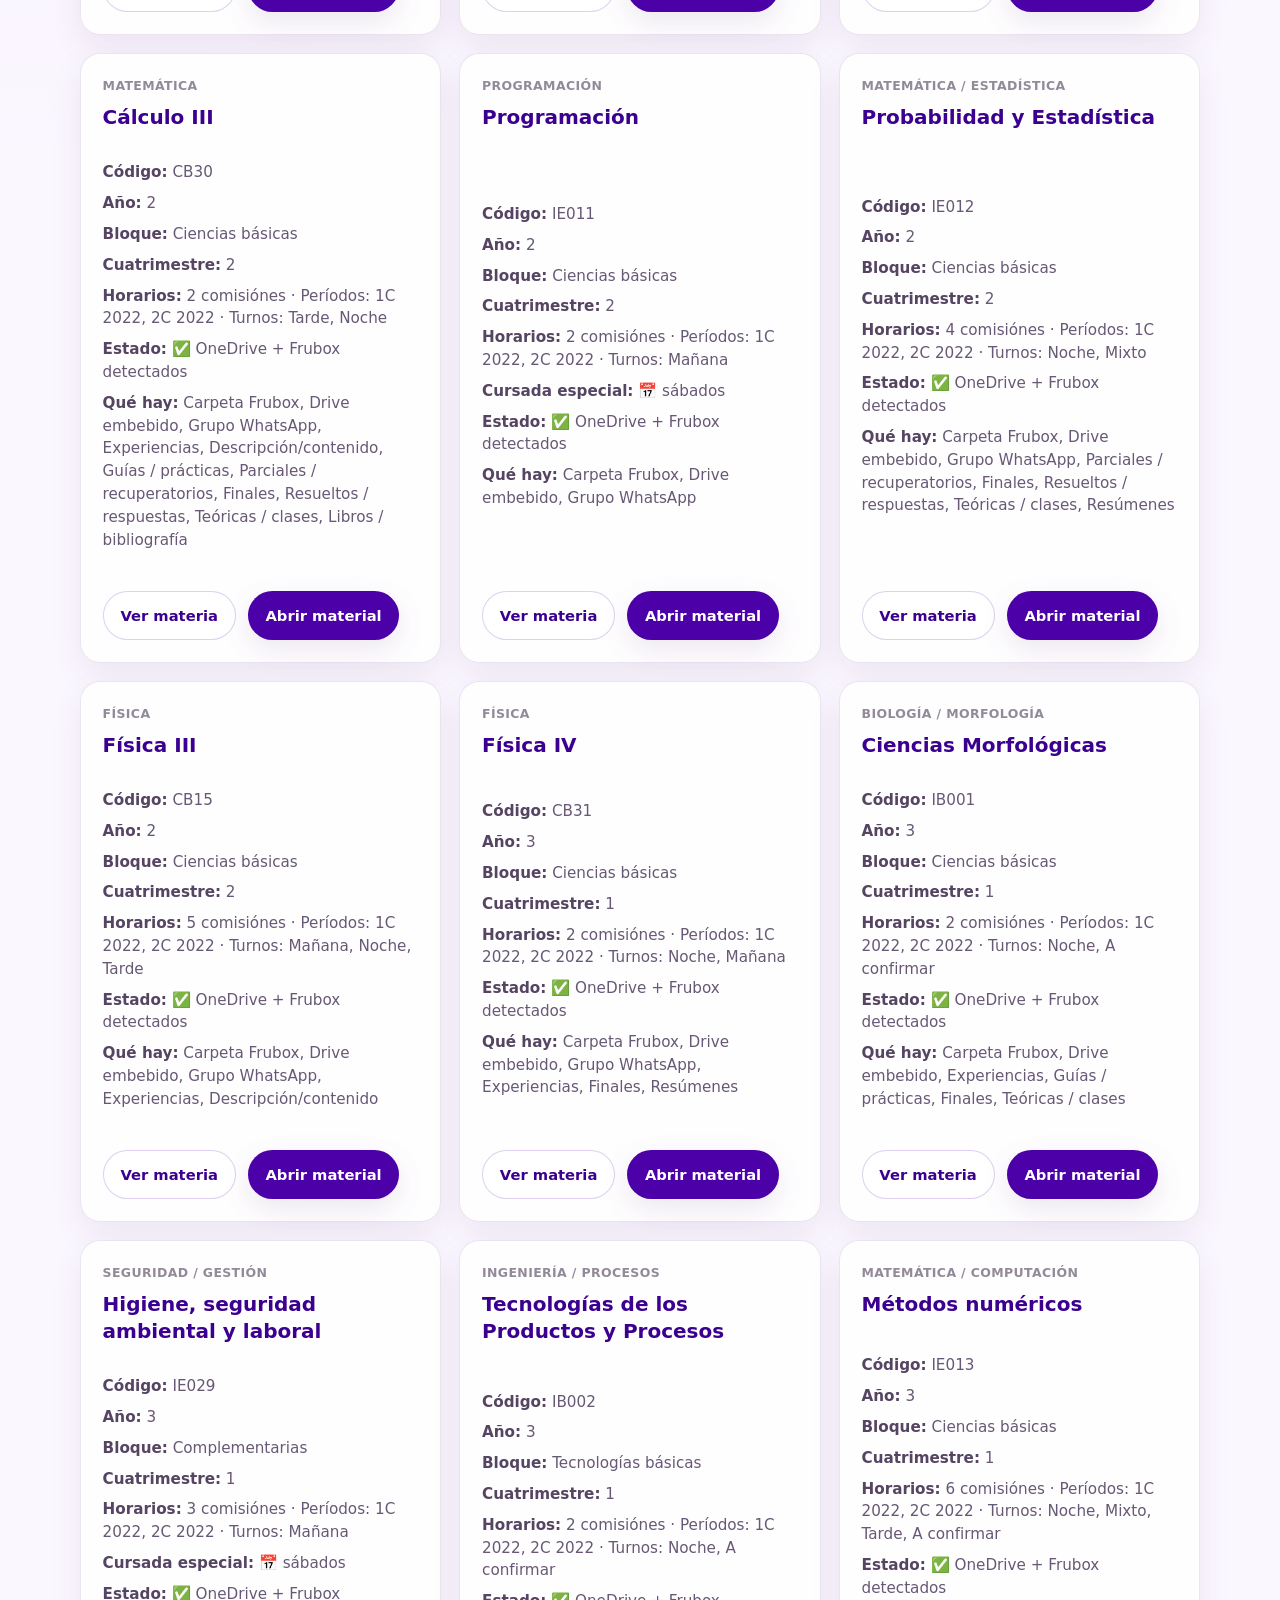
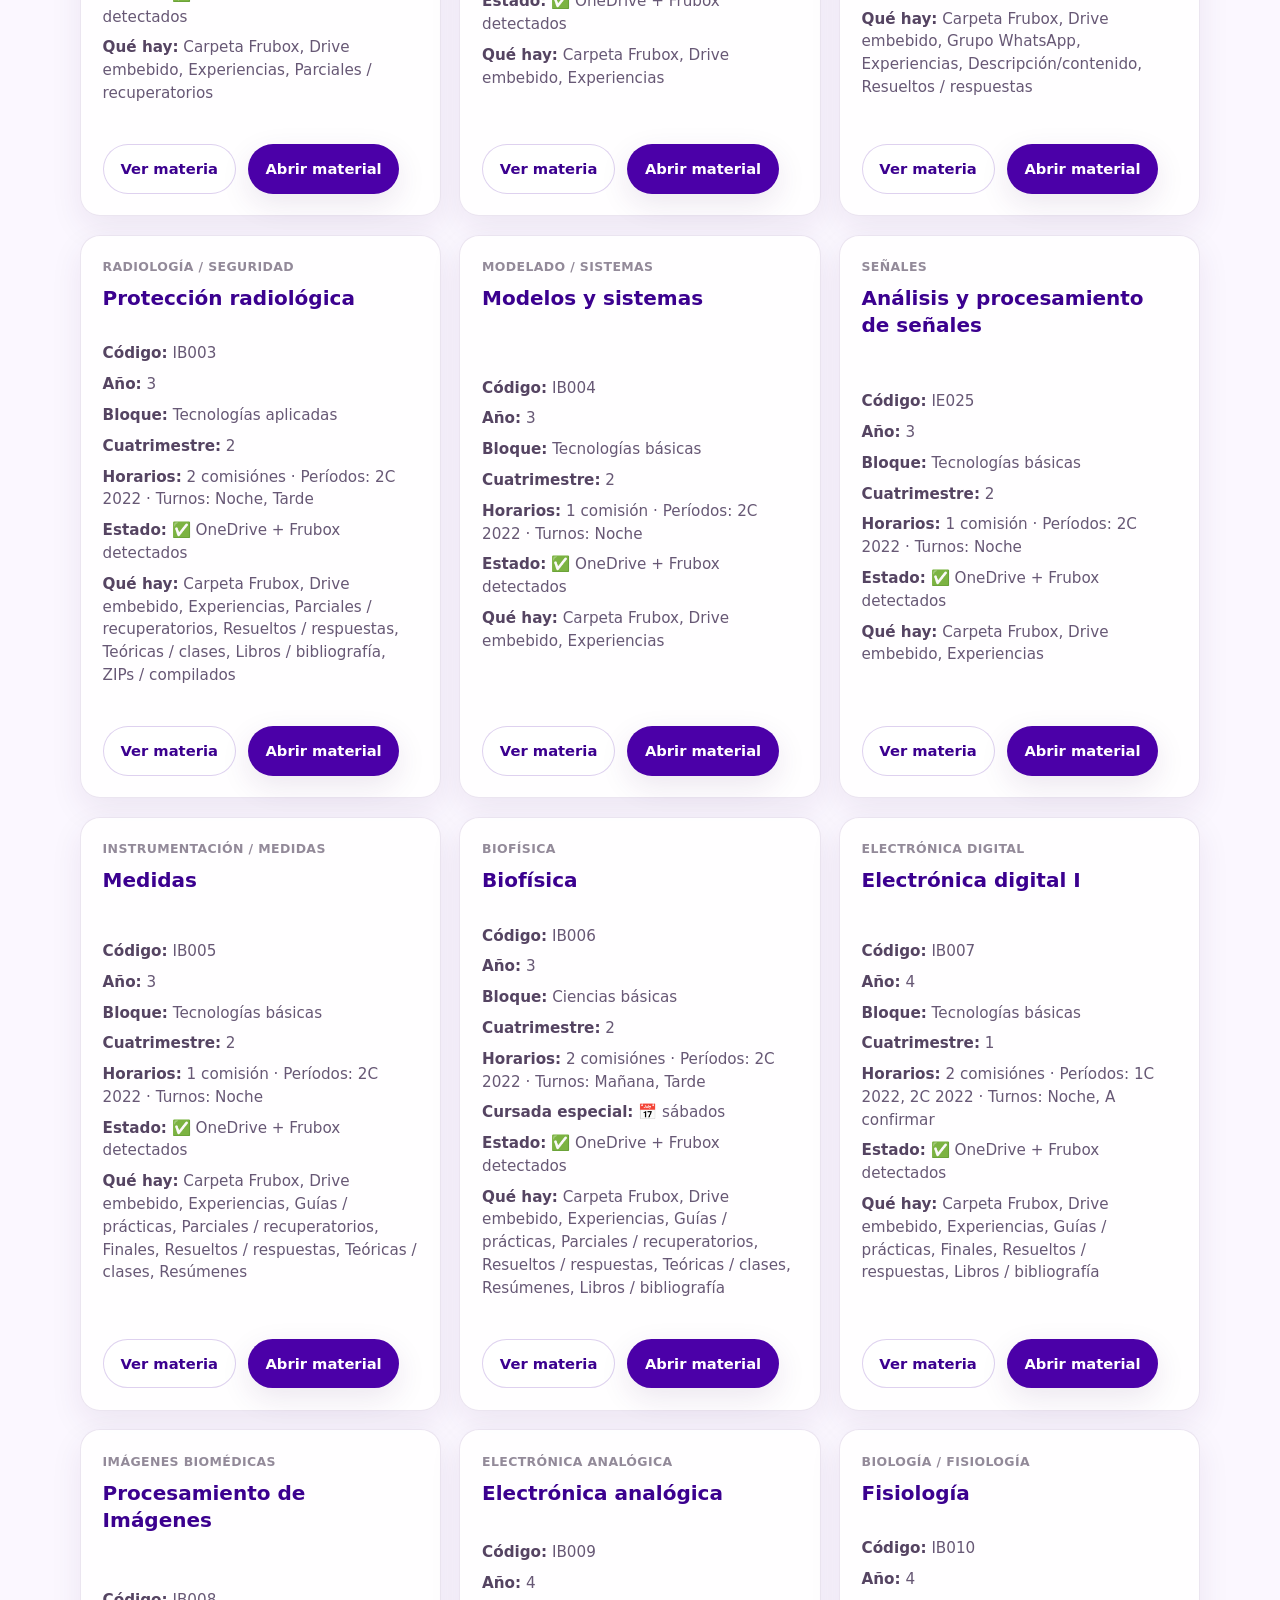
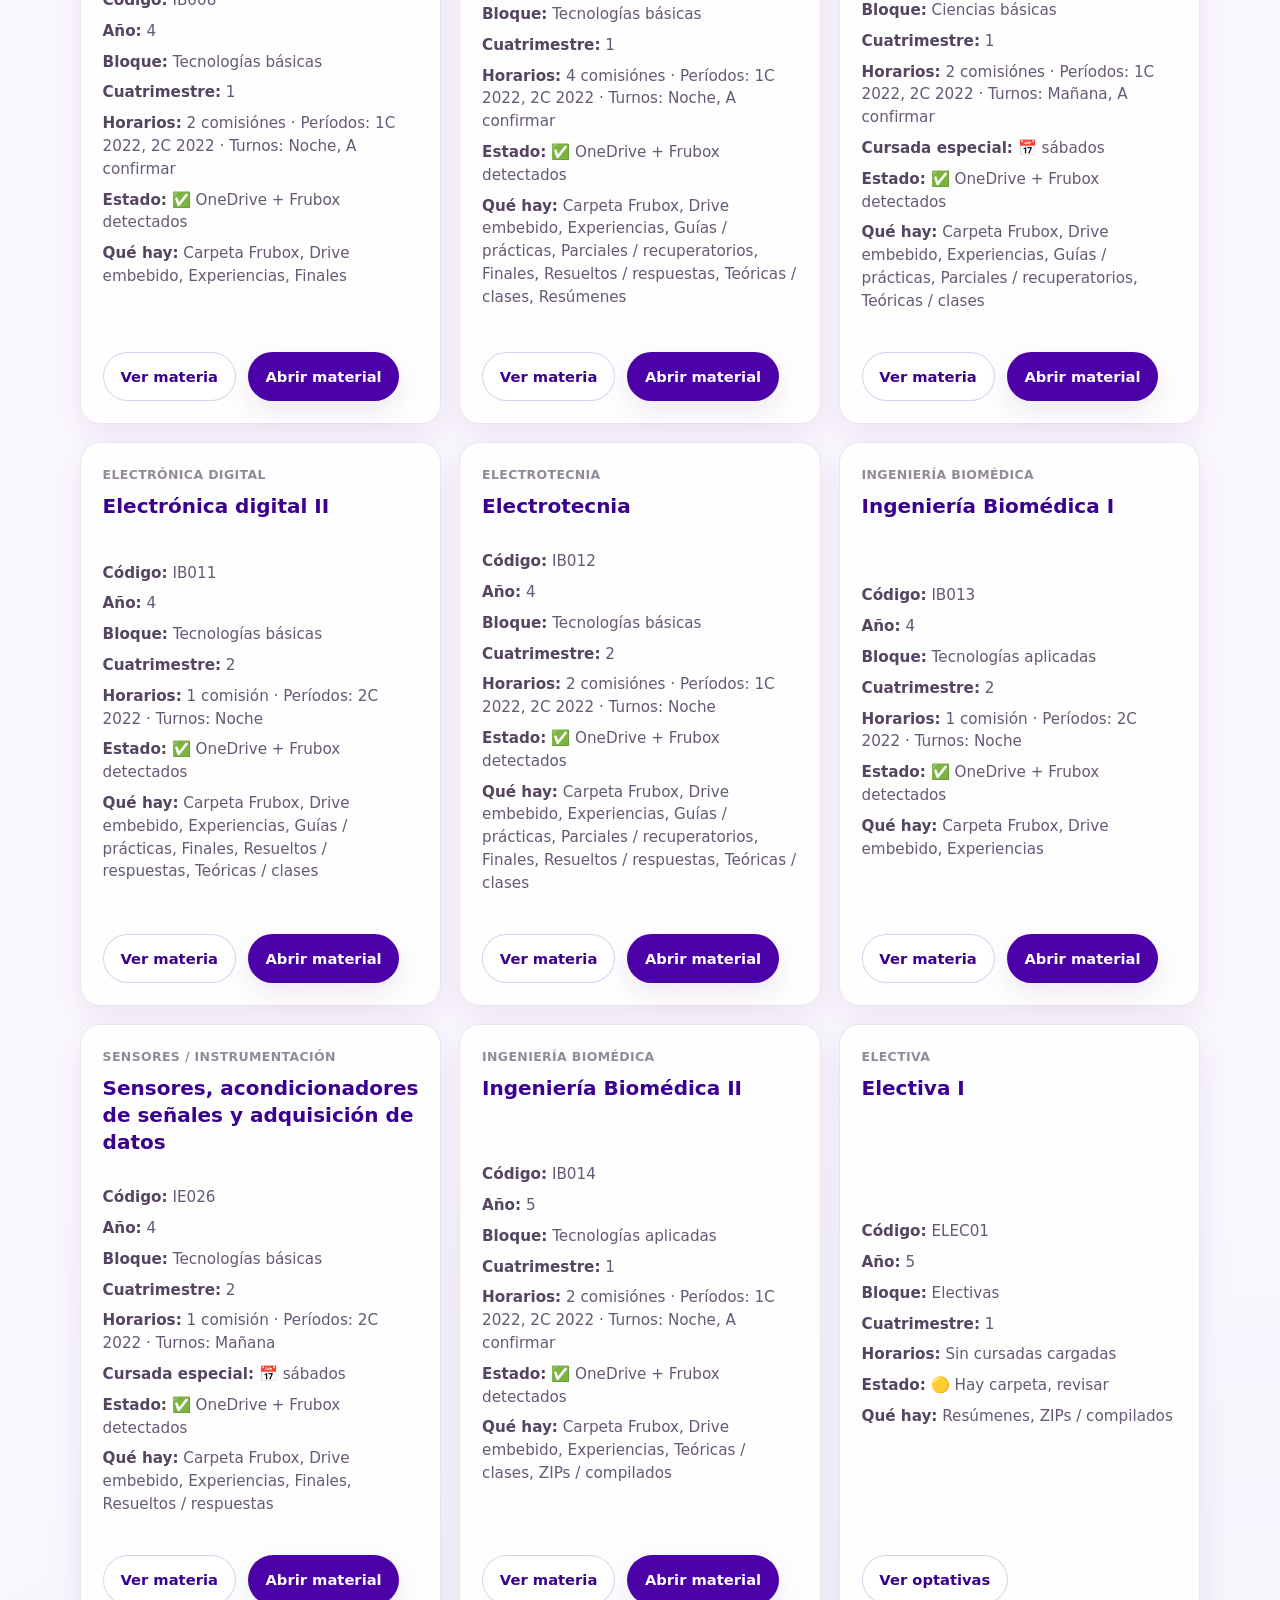
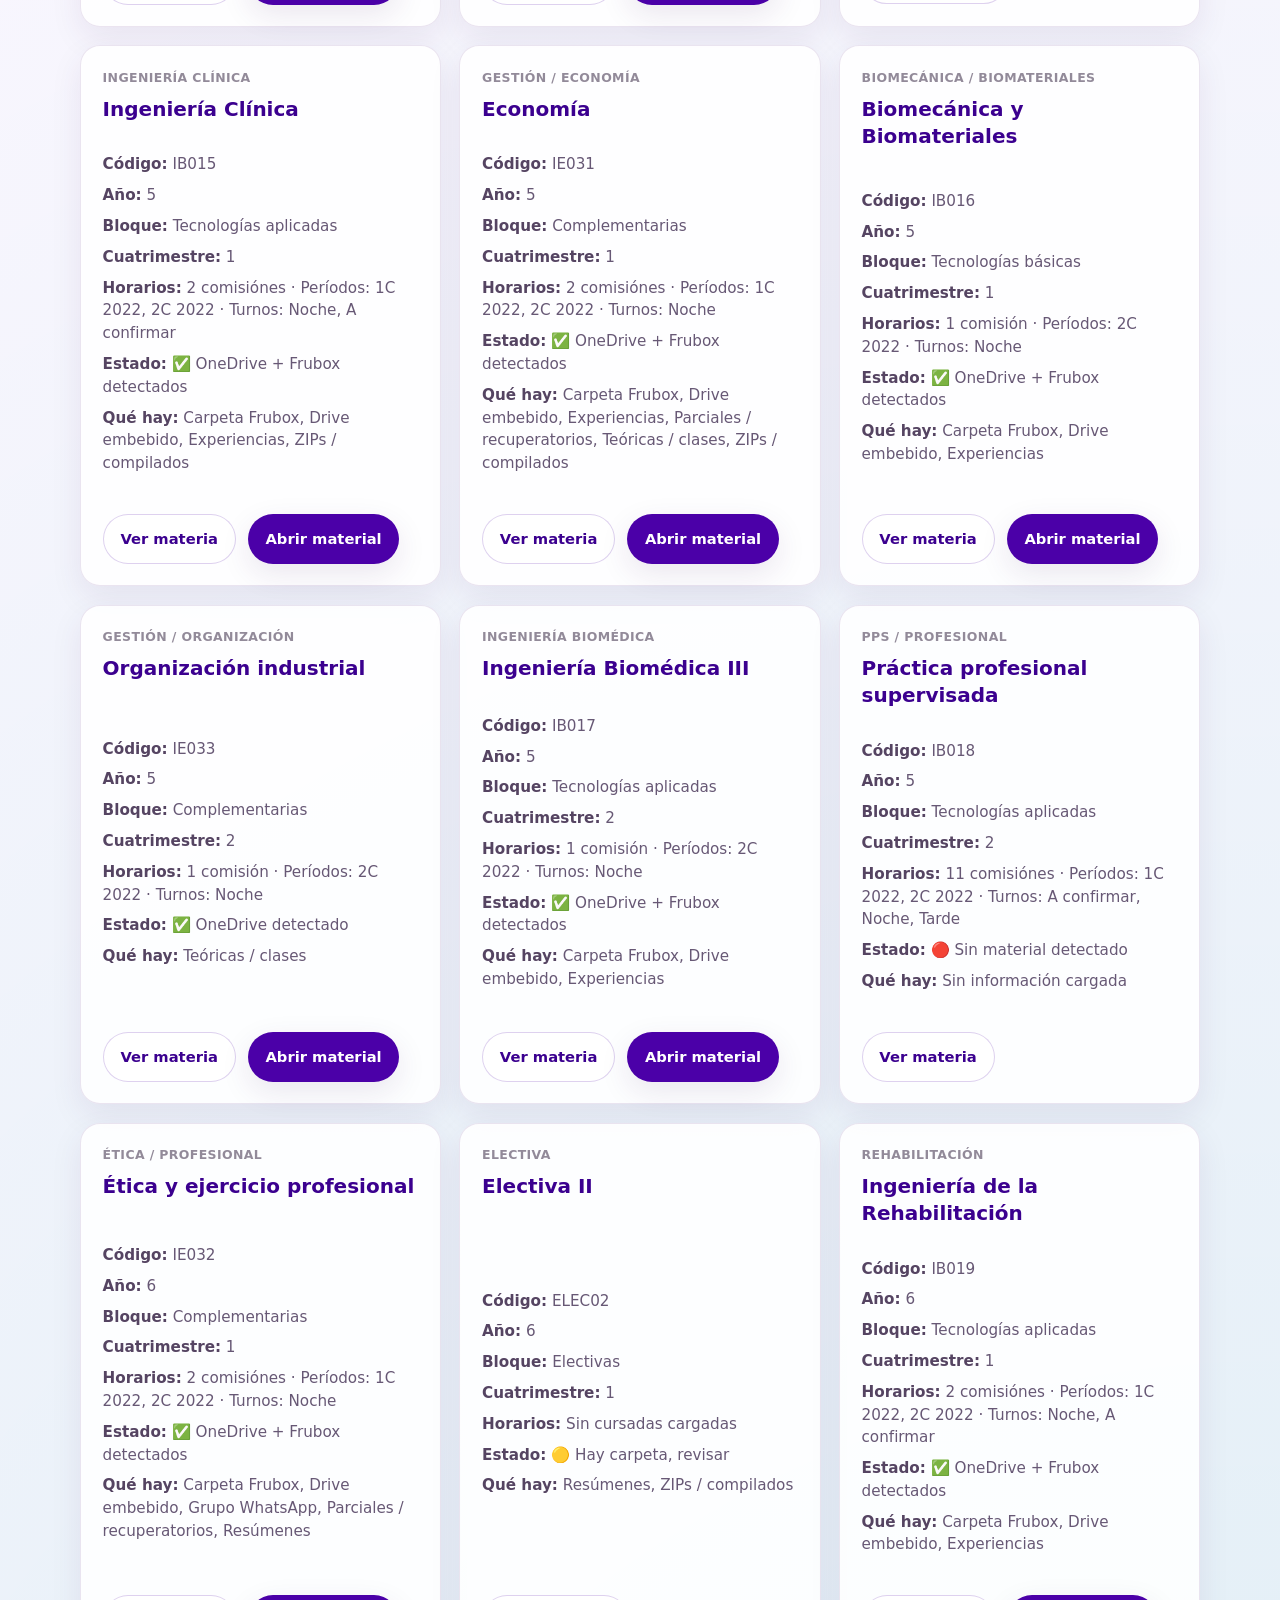
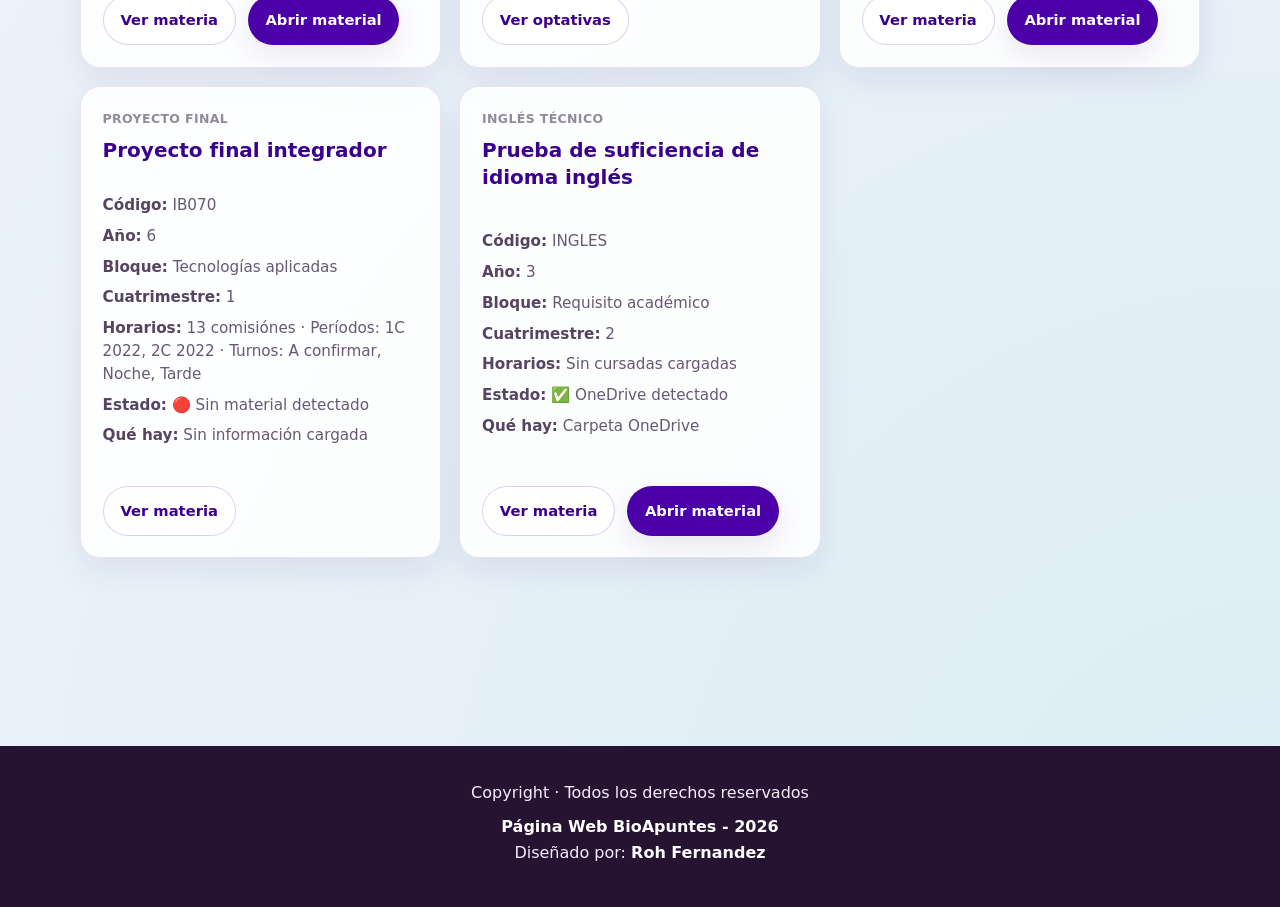
==== commit f04b0f6b: "Agrega cursadas y filtros de horarios" ====
--- a/pages/banco.html
+++ b/pages/banco.html
@@ -61,6 +61,35 @@
                 <option value="Electivas">Electivas</option>
                 <option value="Requisito académico">Requisito académico</option>
             </select>
+
+
+
+            <select id="periodFilter">
+                <option value="">Todos los períodos</option>
+            </select>
+
+            <select id="turnoFilter">
+                <option value="">Todos los turnos</option>
+                <option value="Mañana">Mañana</option>
+                <option value="Tarde">Tarde</option>
+                <option value="Noche">Noche</option>
+                <option value="No especificado">No especificado</option>
+            </select>
+
+            <select id="scheduleFilter">
+                <option value="">Todos los horarios</option>
+                <option value="con-horario">Con horario cargado</option>
+                <option value="sabados">Se dicta sábados</option>
+                <option value="verano">Se dicta en verano</option>
+            </select>
+
+            <select id="statusFilter">
+                <option value="">Todos los estados</option>
+                <option value="✅">✅ Hay material</option>
+                <option value="🟡">🟡 Revisar</option>
+                <option value="🔴">🔴 Sin material</option>
+                <option value="⚠️">⚠️ Dudoso</option>
+            </select>
         </section>
 
         <section id="materiasContainer" class="materias-grid">
